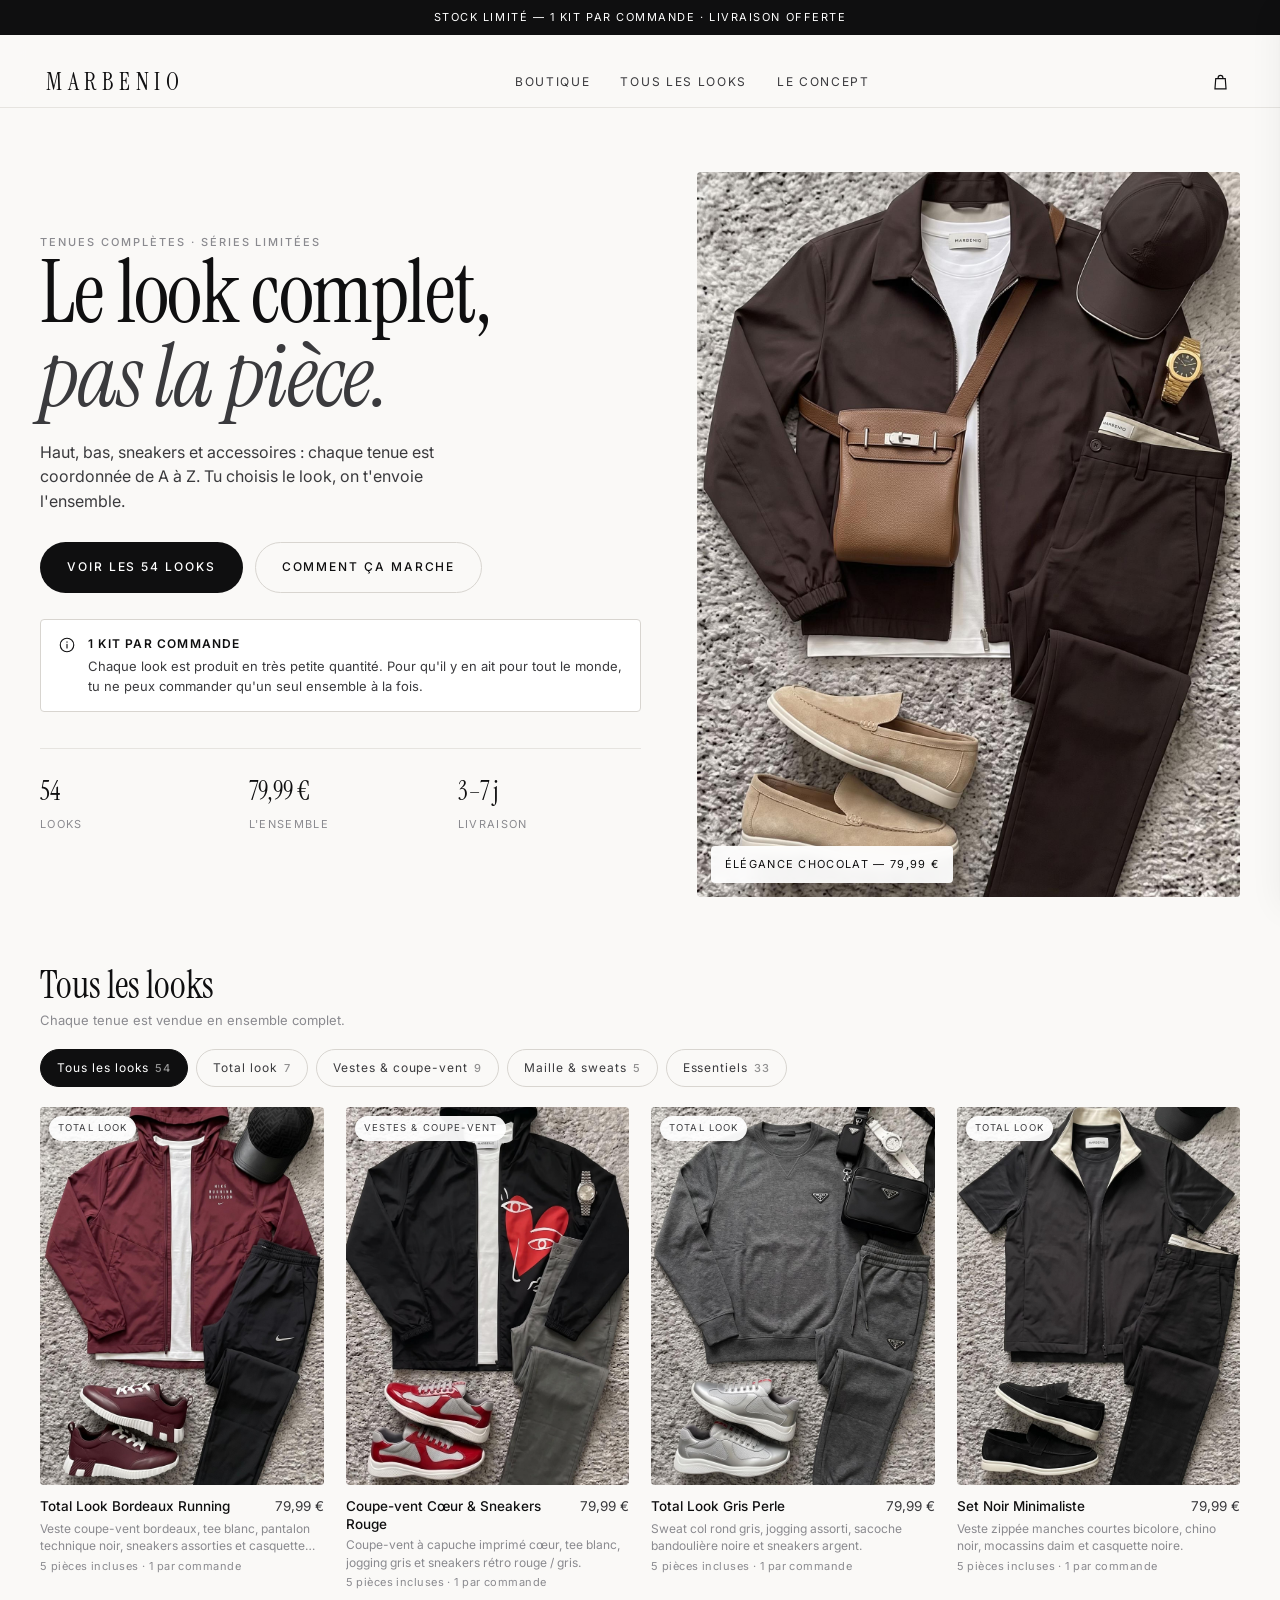
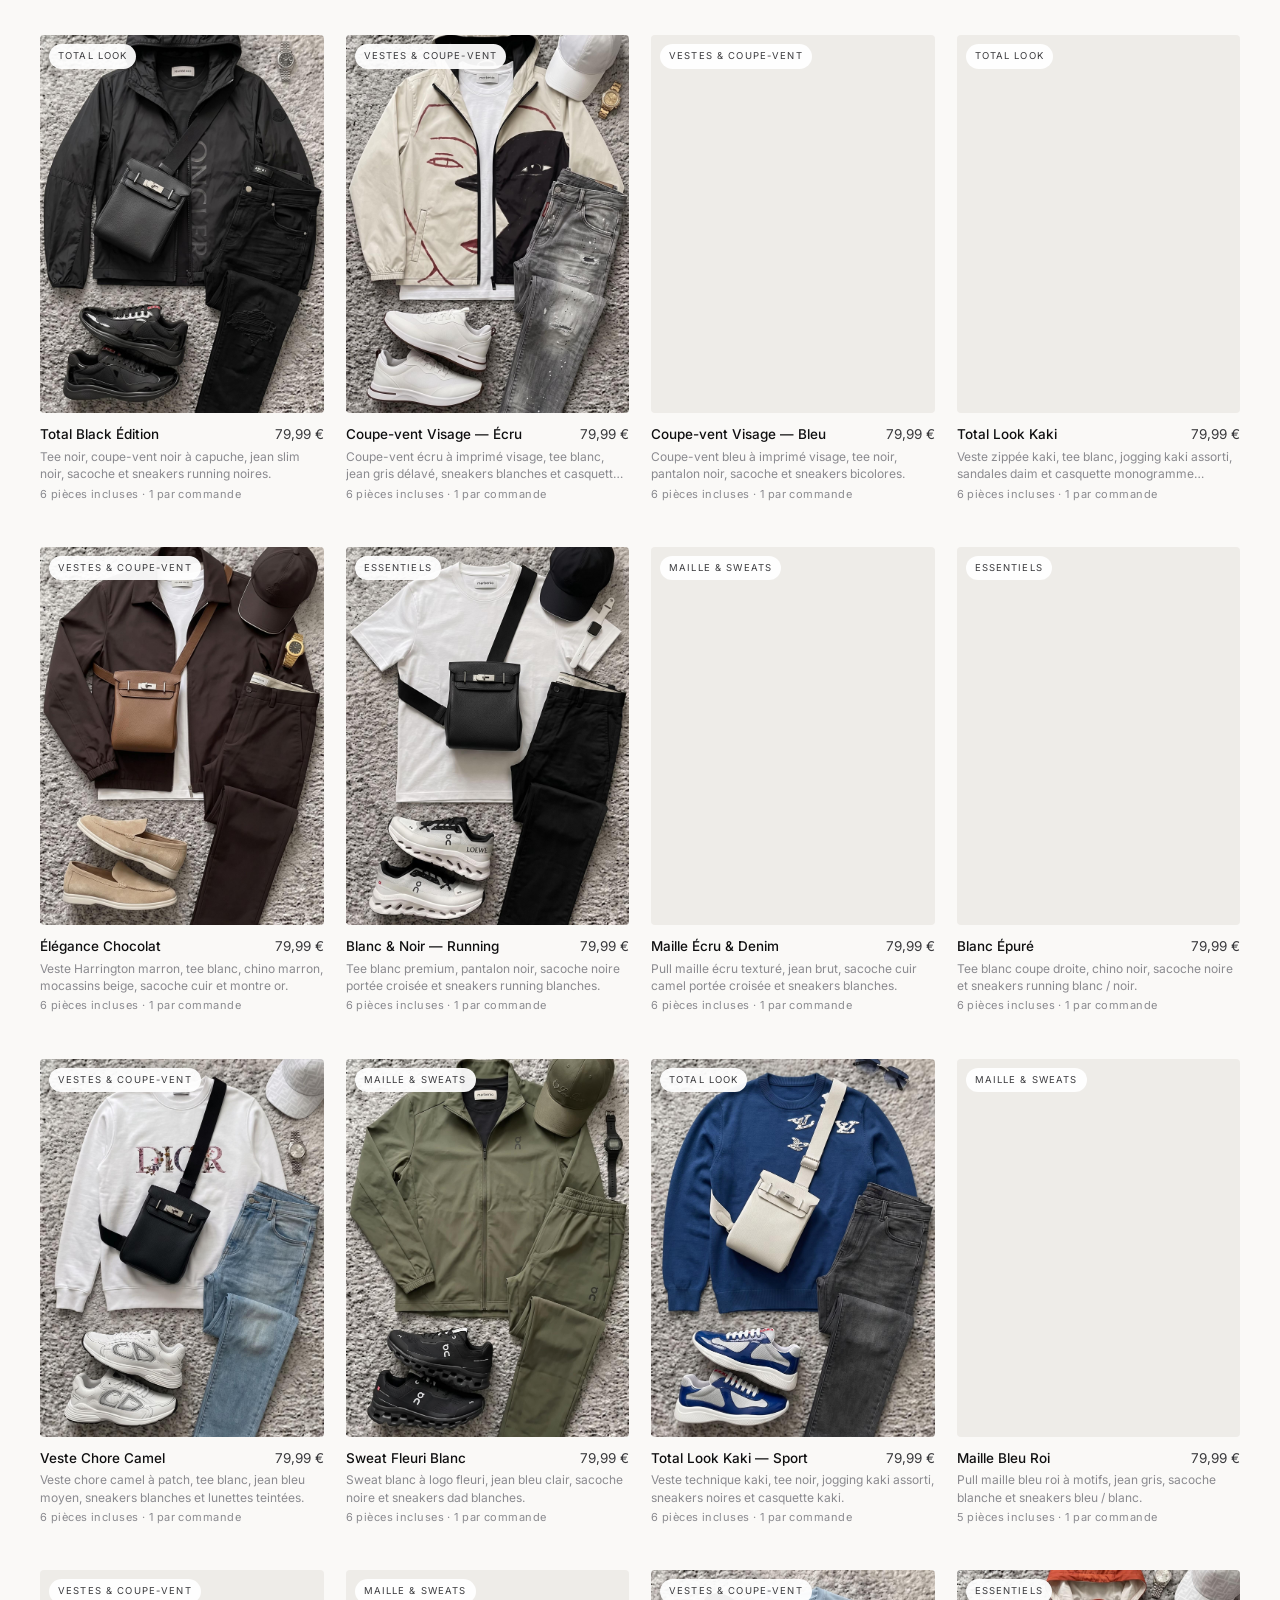
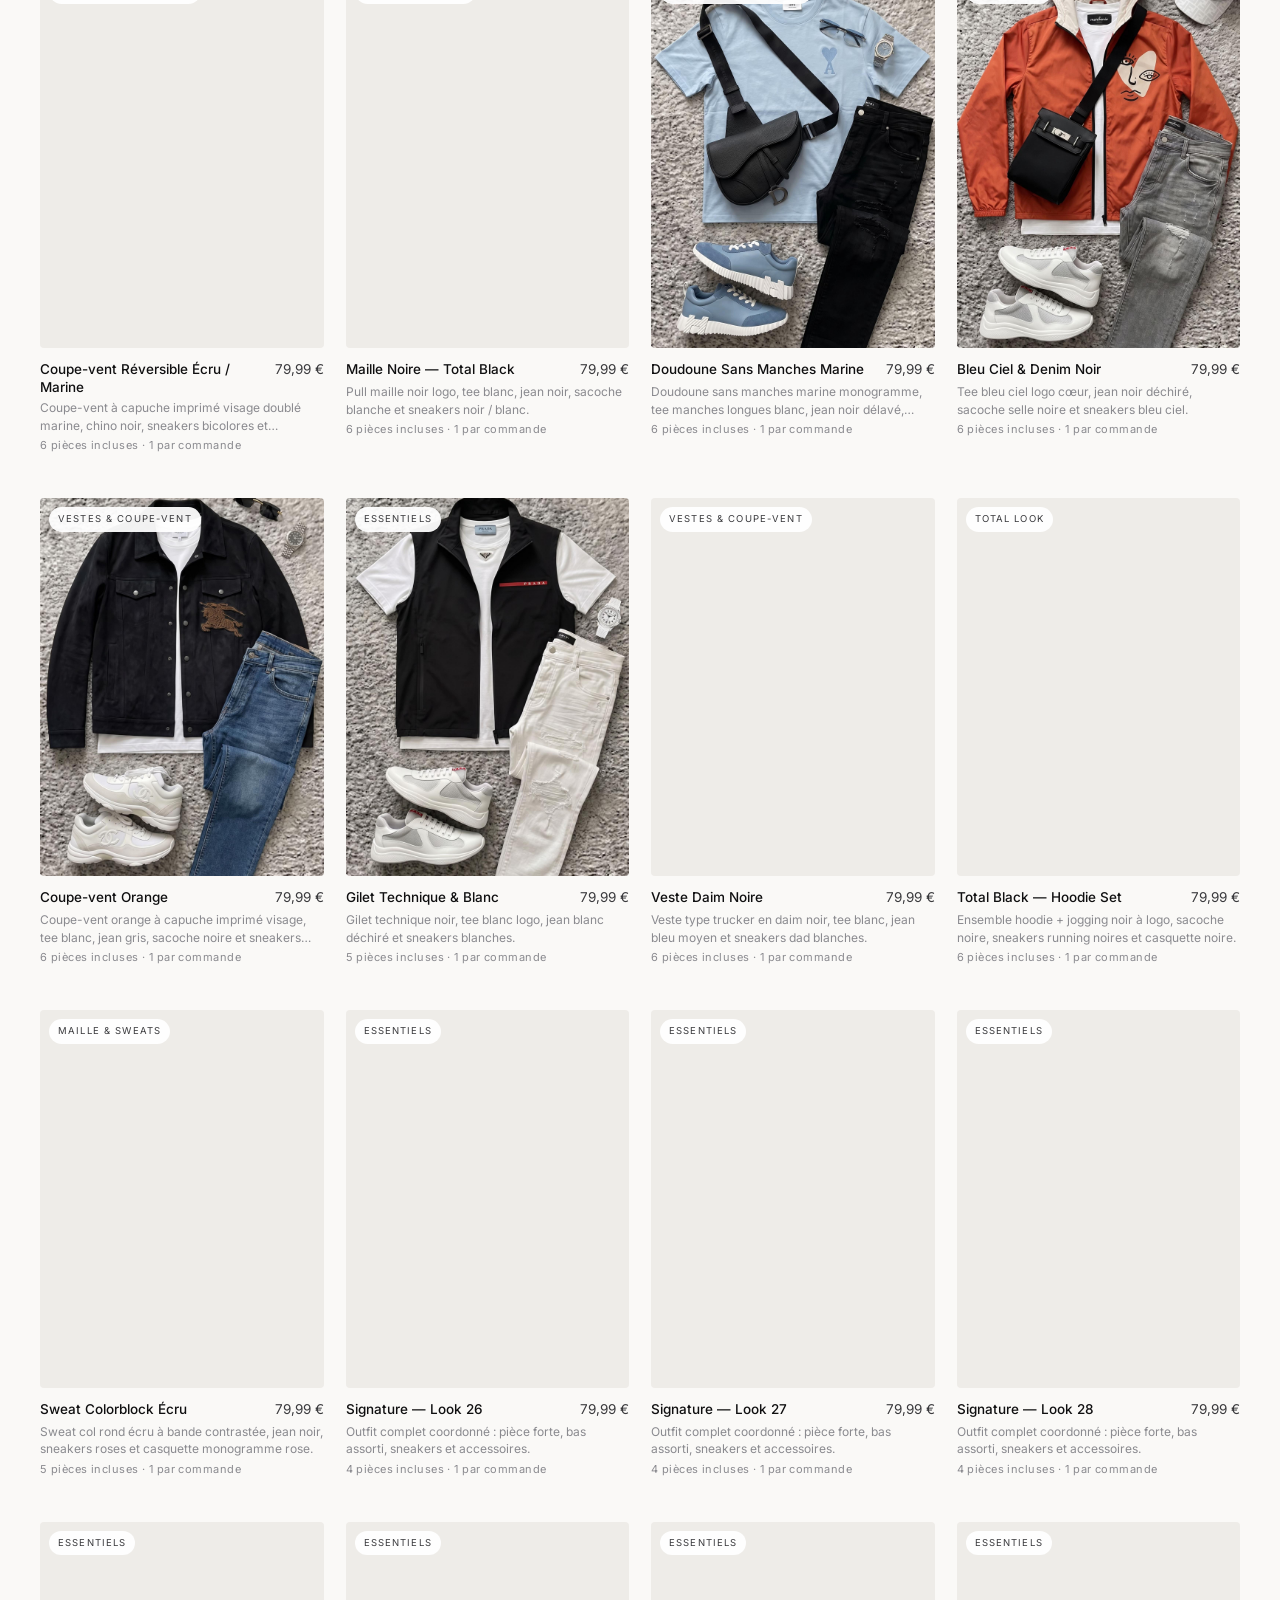
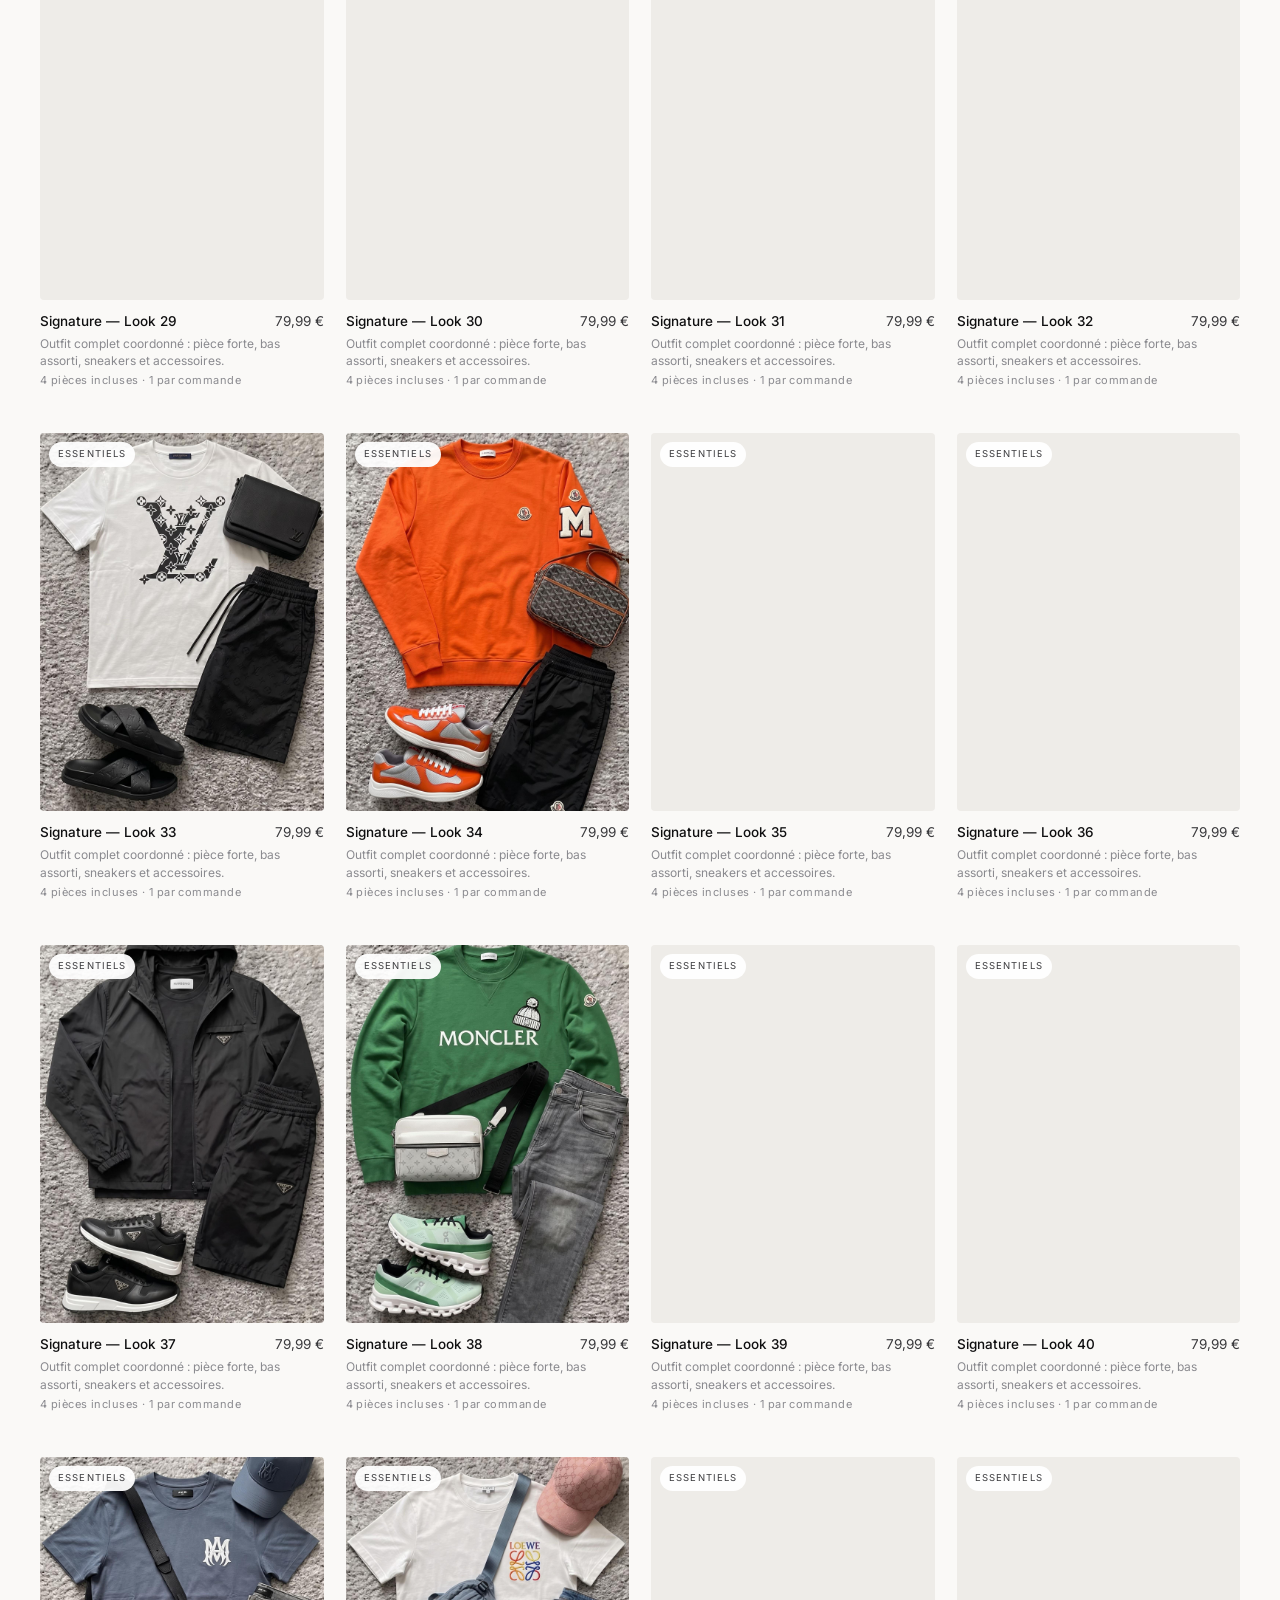
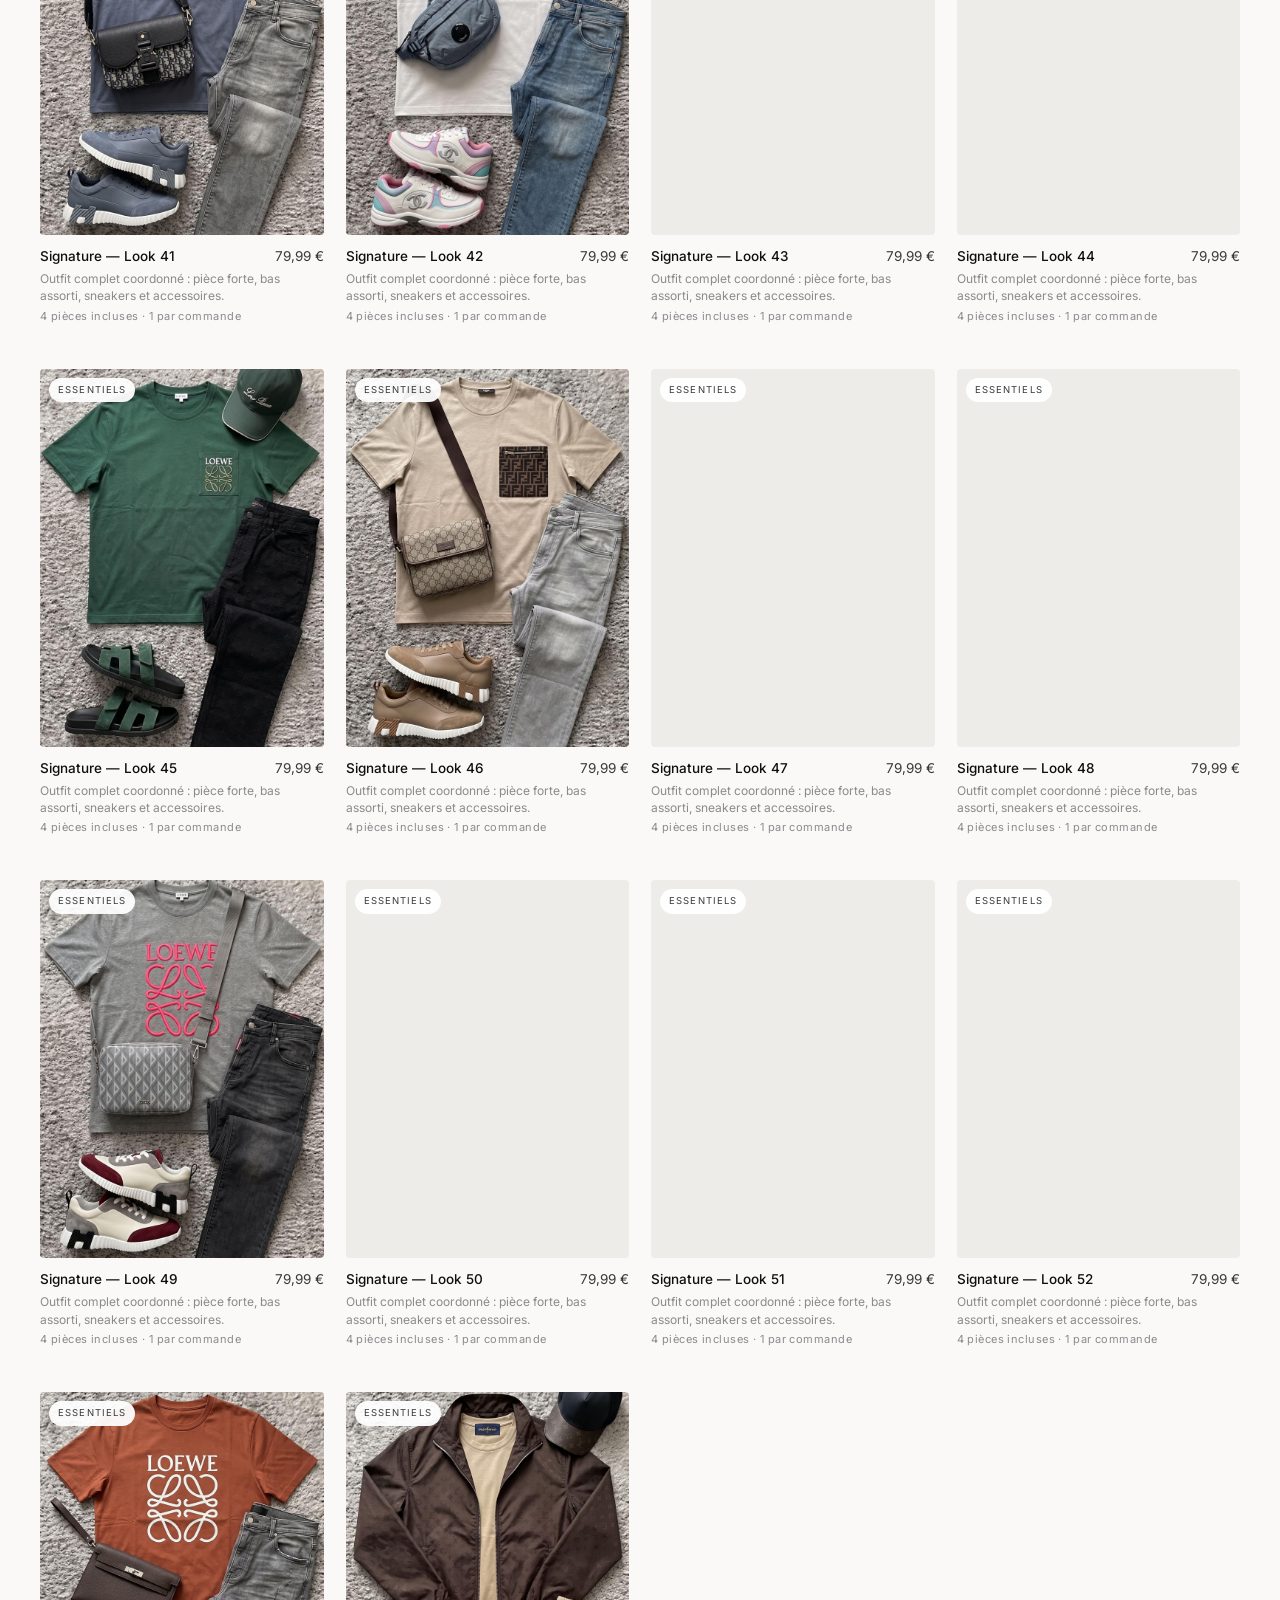
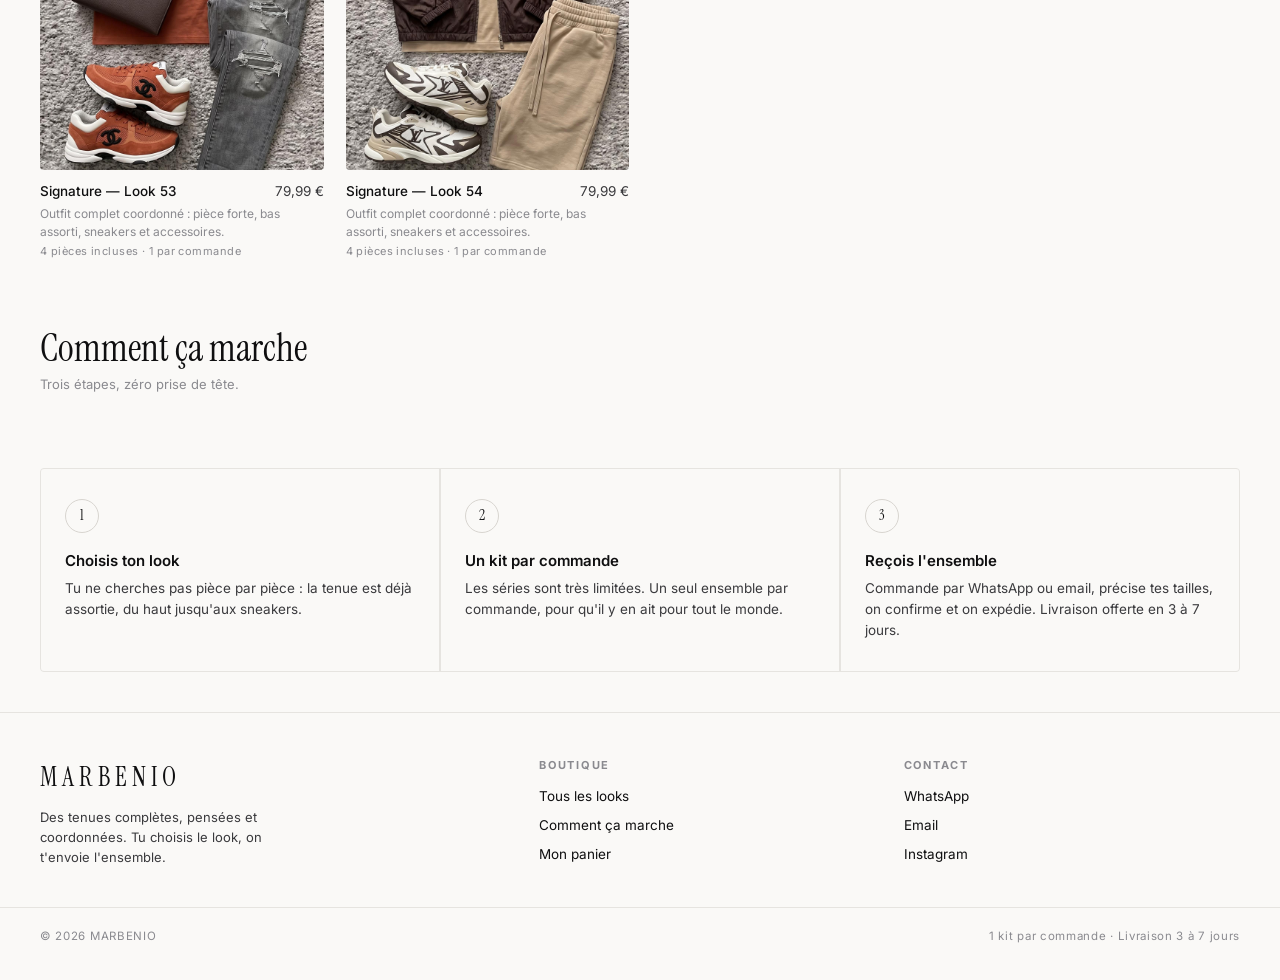
==== index.html @ e97947eb "Deploy site files to root for GitHub Pages" ====
<!doctype html>
<html lang="fr">
<head>
<meta charset="utf-8">
<meta name="viewport" content="width=device-width, initial-scale=1, viewport-fit=cover">
<meta name="theme-color" content="#faf9f7">
<title>MARBENIO — Tenues complètes prêtes à porter</title>
<meta name="description" content="Des looks complets coordonnés de A à Z : haut, bas, sneakers et accessoires. Un prix, un ensemble.">

<link rel="preconnect" href="https://fonts.googleapis.com">
<link rel="preconnect" href="https://fonts.gstatic.com" crossorigin>
<link href="https://fonts.googleapis.com/css2?family=Inter:wght@400;500;600&family=Instrument+Serif:ital@0;1&display=swap" rel="stylesheet">
<link rel="stylesheet" href="styles.css">
</head>
<body>

<section class="hero" data-hero></section>

<main class="shell" id="looks">
  <div class="section-head reveal">
    <div>
      <h2>Tous les looks</h2>
      <p>Chaque tenue est vendue en ensemble complet.</p>
    </div>
  </div>

  <div class="filters" data-filters></div>
  <div class="grid" data-grid></div>

  <section id="concept">
    <div class="section-head reveal">
      <div>
        <h2>Comment ça marche</h2>
        <p>Trois étapes, zéro prise de tête.</p>
      </div>
    </div>
    <div class="steps reveal">
      <div class="step">
        <b>1</b>
        <h3>Choisis ton look</h3>
        <p>Tu ne cherches pas pièce par pièce : la tenue est déjà assortie, du haut jusqu'aux sneakers.</p>
      </div>
      <div class="step">
        <b>2</b>
        <h3>Un kit par commande</h3>
        <p>Les séries sont très limitées. Un seul ensemble par commande, pour qu'il y en ait pour tout le monde.</p>
      </div>
      <div class="step">
        <b>3</b>
        <h3>Reçois l'ensemble</h3>
        <p>Commande par WhatsApp ou email, précise tes tailles, on confirme et on expédie. Livraison offerte en 3 à 7 jours.</p>
      </div>
    </div>
  </section>
</main>

<script src="data.js"></script>
<script src="app.js"></script>
</body>
</html>
---- styles.css ----
/* ============================================================
   MARBENIO — feuille de style (mobile-first)
   ============================================================ */

:root{
  --bg:#faf9f7;
  --surface:#ffffff;
  --ink:#0f0f10;
  --ink-2:#3a3a3d;
  --muted:#8a8a8f;
  --line:#e6e4e0;
  --line-2:#d8d5d0;
  --accent:#0f0f10;
  --ok:#1c7a4a;

  --font:"Inter","Helvetica Neue",Helvetica,Arial,"Segoe UI",sans-serif;
  --display:"Instrument Serif","Times New Roman",Georgia,serif;

  --pad:16px;
  --maxw:1360px;
  --header-h:60px;
  --r:4px;
  --shadow:0 1px 2px rgba(15,15,16,.04), 0 8px 32px rgba(15,15,16,.06);
  --ease:cubic-bezier(.22,.61,.36,1);
}

@media (min-width:768px){ :root{ --pad:28px; --header-h:72px; } }
@media (min-width:1200px){ :root{ --pad:40px; } }

*,*::before,*::after{box-sizing:border-box}
html,body,h1,h2,h3,h4,p,ul,ol,li,figure,button{margin:0;padding:0}
ul,ol{list-style:none}
html{-webkit-text-size-adjust:100%;scroll-behavior:smooth}

body{
  font-family:var(--font);
  background:var(--bg);
  color:var(--ink);
  font-size:15px;
  line-height:1.55;
  -webkit-font-smoothing:antialiased;
  text-rendering:optimizeLegibility;
  overflow-x:hidden;
}
body.is-locked{overflow:hidden}

a{color:inherit;text-decoration:none}
img{display:block;width:100%;height:auto}
button{font:inherit;color:inherit;background:none;border:0;cursor:pointer}
:focus-visible{outline:2px solid var(--ink);outline-offset:3px}

.shell{max-width:var(--maxw);margin-inline:auto;padding-inline:var(--pad)}
.eyebrow{
  font-size:11px;letter-spacing:.18em;text-transform:uppercase;
  color:var(--muted);font-weight:500;
}
.sr{position:absolute;width:1px;height:1px;overflow:hidden;clip:rect(0 0 0 0);white-space:nowrap}

/* ---------------- Bandeau annonce ---------------- */
.announce{
  background:var(--ink);color:#fff;
  font-size:11px;letter-spacing:.14em;text-transform:uppercase;
  text-align:center;padding:9px var(--pad);
}

/* ---------------- Header ---------------- */
.header{
  position:sticky;top:0;z-index:60;
  background:rgba(250,249,247,.86);
  background:color-mix(in srgb, var(--bg) 88%, transparent);
  backdrop-filter:saturate(160%) blur(12px);
  -webkit-backdrop-filter:saturate(160%) blur(12px);
  border-bottom:1px solid var(--line);
}
.header__in{
  max-width:var(--maxw);margin-inline:auto;
  height:var(--header-h);padding-inline:var(--pad);
  display:grid;grid-template-columns:1fr auto 1fr;align-items:center;gap:12px;
}
.brand{
  grid-column:2;justify-self:center;
  font-family:var(--display);
  font-size:22px;letter-spacing:.24em;text-transform:uppercase;
  padding-left:.24em; /* compense le letter-spacing */
  white-space:nowrap;
}
@media (min-width:900px){
  .header__in{grid-template-columns:auto 1fr auto}
  .brand{grid-column:1;justify-self:start;font-size:24px}
}
.nav{display:none}
@media (min-width:900px){
  .nav{
    display:flex;gap:30px;justify-self:center;
    font-size:12px;letter-spacing:.14em;text-transform:uppercase;
  }
  .nav a{color:var(--ink-2);position:relative;padding-block:4px;transition:color .2s}
  .nav a::after{
    content:"";position:absolute;left:0;right:0;bottom:0;height:1px;
    background:currentColor;transform:scaleX(0);transform-origin:left;
    transition:transform .3s var(--ease);
  }
  .nav a:hover{color:var(--ink)}
  .nav a:hover::after{transform:scaleX(1)}
}
.header__left{display:flex;align-items:center;gap:6px}
.header__right{display:flex;align-items:center;justify-content:flex-end;gap:4px}

.icon-btn{
  width:40px;height:40px;display:grid;place-items:center;
  border-radius:999px;transition:background .2s;
}
.icon-btn:hover{background:rgba(15,15,16,.06)}
.icon-btn svg{width:19px;height:19px;stroke:currentColor;fill:none;stroke-width:1.5}
@media (min-width:900px){ .burger{display:none} }

.cart-btn{position:relative}
.cart-btn .badge{
  position:absolute;top:4px;right:3px;
  min-width:17px;height:17px;padding:0 4px;
  background:var(--ink);color:#fff;border-radius:999px;
  font-size:10px;font-weight:600;line-height:17px;text-align:center;
  transform:scale(0);transition:transform .25s var(--ease);
}
.cart-btn .badge.on{transform:scale(1)}

/* ---------------- Menu mobile ---------------- */
.mobile-nav{
  position:fixed;inset:0;z-index:80;
  background:var(--bg);
  padding:calc(var(--header-h) + 24px) var(--pad) 40px;
  transform:translateX(-100%);transition:transform .4s var(--ease);
  display:flex;flex-direction:column;gap:4px;
}
.mobile-nav.open{transform:translateX(0)}
.mobile-nav a{
  font-family:var(--display);font-size:34px;line-height:1.35;
  border-bottom:1px solid var(--line);padding-block:14px;
}
.mobile-nav__close{position:absolute;top:12px;right:calc(var(--pad) - 8px)}
.mobile-nav__foot{margin-top:auto;font-size:12px;color:var(--muted);letter-spacing:.08em}

/* ---------------- Hero ---------------- */
.hero{padding-block:36px 8px}
.hero__grid{display:grid;gap:26px}
@media (min-width:900px){
  .hero{padding-block:64px 24px}
  .hero__grid{grid-template-columns:1.05fr .95fr;align-items:center;gap:56px}
}
.hero h1{
  font-family:var(--display);font-weight:400;
  font-size:clamp(42px,11vw,86px);line-height:.98;letter-spacing:-.02em;
}
.hero h1 em{font-style:italic;color:var(--ink-2)}
.hero p{
  margin-top:20px;color:var(--ink-2);font-size:16px;max-width:44ch;
}
.hero__cta{display:flex;flex-wrap:wrap;gap:12px;margin-top:28px}
.hero__stats{
  display:flex;gap:26px;margin-top:36px;padding-top:22px;border-top:1px solid var(--line);
}
.hero__stats div{flex:1}
.hero__stats b{display:block;font-family:var(--display);font-size:26px;font-weight:400}
.hero__stats span{font-size:11px;letter-spacing:.12em;text-transform:uppercase;color:var(--muted)}

.hero__media{
  position:relative;border-radius:var(--r);overflow:hidden;background:#eeece8;
  aspect-ratio:4/5;
}
@media (min-width:900px){ .hero__media{aspect-ratio:3/4} }
.hero__media img{height:100%;object-fit:cover}
.hero__tag{
  position:absolute;left:14px;bottom:14px;
  background:rgba(255,255,255,.94);backdrop-filter:blur(6px);
  padding:10px 14px;border-radius:var(--r);
  font-size:11px;letter-spacing:.12em;text-transform:uppercase;
}

/* ---------------- Boutons ---------------- */
.btn{
  display:inline-flex;align-items:center;justify-content:center;gap:8px;
  padding:15px 26px;border-radius:999px;
  font-size:12px;letter-spacing:.16em;text-transform:uppercase;font-weight:500;
  transition:transform .18s var(--ease), background .2s, color .2s, border-color .2s;
  border:1px solid transparent;white-space:nowrap;
}
.btn:active{transform:scale(.98)}
.btn--solid{background:var(--ink);color:#fff}
.btn--solid:hover{background:#26262a}
.btn--ghost{border-color:var(--line-2);color:var(--ink)}
.btn--ghost:hover{border-color:var(--ink);background:var(--ink);color:#fff}
.btn--block{width:100%}
.btn[disabled]{opacity:.35;pointer-events:none}

/* ---------------- Barre de section ---------------- */
.section-head{
  display:flex;align-items:flex-end;justify-content:space-between;gap:16px;
  padding-top:44px;padding-bottom:18px;
}
.section-head h2{font-family:var(--display);font-weight:400;font-size:clamp(26px,5vw,38px);line-height:1.1}
.section-head p{color:var(--muted);font-size:13px;margin-top:4px}

/* Filtres — scroll horizontal sur mobile */
.filters{
  display:flex;gap:8px;overflow-x:auto;
  padding-bottom:20px;margin-inline:calc(var(--pad) * -1);
  padding-inline:var(--pad);
  scrollbar-width:none;-ms-overflow-style:none;
  scroll-snap-type:x proximity;
}
.filters::-webkit-scrollbar{display:none}
.chip{
  flex:0 0 auto;scroll-snap-align:start;
  padding:9px 16px;border:1px solid var(--line-2);border-radius:999px;
  font-size:12px;letter-spacing:.08em;color:var(--ink-2);
  transition:background .2s,color .2s,border-color .2s;
}
.chip:hover{border-color:var(--ink)}
.chip[aria-pressed="true"]{background:var(--ink);border-color:var(--ink);color:#fff}
.chip b{font-weight:500;opacity:.55;margin-left:6px;font-size:11px}

/* ---------------- Grille produits ---------------- */
.grid{
  display:grid;gap:26px 12px;
  grid-template-columns:repeat(2,1fr);
  padding-bottom:24px;
}
@media (min-width:640px){ .grid{grid-template-columns:repeat(3,1fr);gap:34px 18px} }
@media (min-width:1000px){ .grid{grid-template-columns:repeat(4,1fr);gap:44px 22px} }
@media (min-width:1400px){ .grid{grid-template-columns:repeat(5,1fr)} }

.card{display:flex;flex-direction:column;position:relative}
.card__figure{position:relative}
.card__media{
  position:relative;display:block;overflow:hidden;
  background:#eeece8;border-radius:var(--r);aspect-ratio:3/4;
}
.card__media img{
  height:100%;object-fit:cover;
  transition:transform .7s var(--ease), opacity .4s;
}
.card:hover .card__media img{transform:scale(1.05)}
.card__badge{
  position:absolute;top:9px;left:9px;
  background:rgba(255,255,255,.94);
  padding:5px 9px;border-radius:999px;
  font-size:9.5px;letter-spacing:.12em;text-transform:uppercase;color:var(--ink-2);
}
.card__out{
  position:absolute;inset:0;display:grid;place-items:center;
  background:rgba(250,249,247,.72);
  font-size:11px;letter-spacing:.2em;text-transform:uppercase;
}
.card__quick{
  position:absolute;left:9px;right:9px;bottom:9px;
  opacity:0;transform:translateY(8px);
  transition:opacity .28s var(--ease), transform .28s var(--ease);
}
@media (hover:hover) and (min-width:900px){
  .card:hover .card__quick{opacity:1;transform:translateY(0)}
}
@media (hover:none), (max-width:899px){
  .card__quick{position:static;opacity:1;transform:none;margin-top:10px}
}
.card__quick .btn{
  width:100%;padding:12px 14px;font-size:11px;
  background:rgba(255,255,255,.96);color:var(--ink);
  border:1px solid transparent;backdrop-filter:blur(6px);
}
.card__quick .btn:hover{background:var(--ink);color:#fff}
@media (hover:none), (max-width:899px){
  .card__quick .btn{background:transparent;border-color:var(--line-2)}
}
.card__body{padding-top:11px;display:flex;flex-direction:column;gap:3px}
.card__top{display:flex;justify-content:space-between;align-items:baseline;gap:10px}
.card__name{
  font-size:13.5px;font-weight:500;line-height:1.3;
  display:-webkit-box;-webkit-line-clamp:2;-webkit-box-orient:vertical;overflow:hidden;
}
.card__price{font-size:13.5px;white-space:nowrap;color:var(--ink-2)}
.card__desc{
  font-size:12px;color:var(--muted);line-height:1.45;
  display:-webkit-box;-webkit-line-clamp:2;-webkit-box-orient:vertical;overflow:hidden;
}
.card__count{font-size:11px;color:var(--muted);letter-spacing:.04em}

.empty{padding:60px 0;text-align:center;color:var(--muted)}

/* ---------------- Section "Comment ça marche" ---------------- */
.steps{
  display:grid;gap:2px;background:var(--line);
  border:1px solid var(--line);border-radius:var(--r);overflow:hidden;
  margin-block:56px 20px;
}
@media (min-width:768px){ .steps{grid-template-columns:repeat(3,1fr)} }
.step{background:var(--bg);padding:30px 24px}
.step b{
  display:block;font-family:var(--display);font-size:15px;
  width:34px;height:34px;border:1px solid var(--line-2);border-radius:999px;
  display:grid;place-items:center;margin-bottom:16px;font-weight:400;
}
.step h3{font-size:15px;font-weight:600;margin-bottom:6px}
.step p{font-size:13.5px;color:var(--ink-2);line-height:1.55}

/* ---------------- Page produit ---------------- */
.crumb{
  padding-top:18px;font-size:11px;letter-spacing:.12em;text-transform:uppercase;color:var(--muted);
}
.crumb a:hover{color:var(--ink)}
.product{display:grid;gap:24px;padding-block:18px 40px}
@media (min-width:900px){
  .product{grid-template-columns:1fr 1fr;gap:56px;padding-block:24px 90px;align-items:start}
}
@media (min-width:1200px){ .product{grid-template-columns:1.1fr .9fr;gap:72px} }

.product__media{
  border-radius:var(--r);overflow:hidden;background:#eeece8;aspect-ratio:3/4;
  margin-inline:calc(var(--pad) * -1);border-radius:0;
}
@media (min-width:640px){ .product__media{margin-inline:0;border-radius:var(--r)} }
.product__media img{height:100%;object-fit:cover}
@media (min-width:900px){ .product__info{position:sticky;top:calc(var(--header-h) + 28px)} }

.product__tag{margin-bottom:12px}
.product__info h1{
  font-family:var(--display);font-weight:400;
  font-size:clamp(30px,7vw,48px);line-height:1.05;letter-spacing:-.01em;
}
.product__price{
  display:flex;align-items:baseline;gap:10px;flex-wrap:wrap;
  margin-top:14px;font-size:22px;
}
.product__price span{font-size:12.5px;color:var(--muted);letter-spacing:.04em}
.product__desc{margin-top:16px;color:var(--ink-2);font-size:15px;max-width:52ch}

.pieces{margin-top:26px;border-top:1px solid var(--line)}
.pieces li{
  display:flex;align-items:center;gap:12px;
  padding:13px 2px;border-bottom:1px solid var(--line);font-size:14px;
}
.pieces li::before{
  content:"";width:5px;height:5px;border-radius:999px;background:var(--ink);flex:0 0 auto;
}
.pieces__title{
  display:flex;justify-content:space-between;align-items:baseline;
  padding:14px 2px 10px;font-size:11px;letter-spacing:.16em;text-transform:uppercase;color:var(--muted);
}

.product__actions{margin-top:26px;display:flex;flex-direction:column;gap:10px}
.product__note{
  margin-top:16px;font-size:12.5px;color:var(--muted);
  display:flex;flex-direction:column;gap:7px;
}
.product__note div{display:flex;gap:9px;align-items:flex-start}
.product__note svg{width:15px;height:15px;flex:0 0 auto;margin-top:2px;stroke:currentColor;fill:none;stroke-width:1.5}

/* Barre d'achat collée en bas sur mobile */
.buybar{
  position:fixed;left:0;right:0;bottom:0;z-index:55;
  display:flex;align-items:center;gap:12px;
  padding:10px var(--pad) calc(10px + env(safe-area-inset-bottom));
  background:rgba(250,249,247,.92);
  background:color-mix(in srgb, var(--bg) 92%, transparent);
  backdrop-filter:blur(12px);border-top:1px solid var(--line);
  transform:translateY(110%);transition:transform .35s var(--ease);
}
.buybar.on{transform:translateY(0)}
.buybar__price{font-size:15px;font-weight:600;white-space:nowrap}
.buybar .btn{flex:1;padding-block:14px}
@media (min-width:900px){ .buybar{display:none} }

/* ---------------- Panier (tiroir) ---------------- */
.overlay{
  position:fixed;inset:0;z-index:90;background:rgba(15,15,16,.34);
  opacity:0;pointer-events:none;transition:opacity .35s var(--ease);
}
.overlay.on{opacity:1;pointer-events:auto}

.drawer{
  position:fixed;top:0;right:0;bottom:0;z-index:95;
  width:min(440px,100%);
  background:var(--bg);border-left:1px solid var(--line);
  display:flex;flex-direction:column;
  transform:translateX(100%);transition:transform .4s var(--ease);
  box-shadow:var(--shadow);
}
.drawer.on{transform:translateX(0)}
.drawer__head{
  display:flex;align-items:center;justify-content:space-between;
  padding:18px var(--pad);border-bottom:1px solid var(--line);flex:0 0 auto;
}
.drawer__head h2{font-family:var(--display);font-weight:400;font-size:24px}
.drawer__body{flex:1;overflow-y:auto;padding-inline:var(--pad);-webkit-overflow-scrolling:touch}
.drawer__foot{
  flex:0 0 auto;border-top:1px solid var(--line);
  padding:18px var(--pad) calc(18px + env(safe-area-inset-bottom));
  display:flex;flex-direction:column;gap:12px;
}

.line{display:grid;grid-template-columns:74px 1fr;gap:14px;padding:18px 0;border-bottom:1px solid var(--line)}
.line img{width:74px;aspect-ratio:3/4;object-fit:cover;border-radius:var(--r);background:#eeece8}
.line__main{display:flex;flex-direction:column;gap:6px;min-width:0}
.line__name{font-size:13.5px;font-weight:500;line-height:1.35}
.line__price{font-size:12.5px;color:var(--muted)}
.line__row{display:flex;align-items:center;justify-content:space-between;gap:10px;margin-top:auto}
.qty{display:inline-flex;align-items:center;border:1px solid var(--line-2);border-radius:999px}
.qty button{width:30px;height:30px;display:grid;place-items:center;font-size:15px;color:var(--ink-2)}
.qty button:hover{color:var(--ink)}
.qty span{min-width:22px;text-align:center;font-size:13px}
.line__rm{font-size:11.5px;color:var(--muted);text-decoration:underline;text-underline-offset:3px}
.line__rm:hover{color:var(--ink)}

.totals{display:flex;flex-direction:column;gap:7px;font-size:13.5px}
.totals__row{display:flex;justify-content:space-between;color:var(--ink-2)}
.totals__row--big{
  font-size:17px;font-weight:600;color:var(--ink);
  padding-top:10px;border-top:1px solid var(--line);
}
.free-ship{font-size:12px;color:var(--ok)}

/* ---------------- Page panier ---------------- */
.cartpage{padding-block:26px 80px;max-width:960px;margin-inline:auto}
.cartpage h1{font-family:var(--display);font-weight:400;font-size:clamp(30px,7vw,46px);margin-bottom:8px}
.cartpage__sub{color:var(--muted);font-size:13.5px;margin-bottom:26px}
.cartpage .line{grid-template-columns:96px 1fr}
.cartpage .line img{width:96px}
.cartpage__foot{margin-top:26px;display:grid;gap:20px}
.cartpage__sep{text-align:center;font-size:12px;color:var(--muted);position:relative;margin-block:2px}
.cartpage__sep::before,.cartpage__sep::after{content:"";position:absolute;top:50%;width:38%;height:1px;background:var(--line)}
.cartpage__sep::before{left:0}.cartpage__sep::after{right:0}
@media (min-width:768px){ .cartpage__foot{grid-template-columns:1fr 340px;align-items:start} }
.summary{
  border:1px solid var(--line);border-radius:var(--r);padding:22px;background:var(--surface);
  display:flex;flex-direction:column;gap:14px;
}
.summary h3{font-size:12px;letter-spacing:.16em;text-transform:uppercase;color:var(--muted)}
.howto{font-size:13px;color:var(--ink-2);line-height:1.6}
.howto b{font-weight:600;color:var(--ink)}

/* ---------------- Encadré « 1 kit par commande » ---------------- */
.limite{
  display:flex;gap:12px;align-items:flex-start;
  margin-top:26px;padding:15px 17px;
  border:1px solid var(--line-2);border-radius:var(--r);
  background:var(--surface);
}
.limite svg{
  width:18px;height:18px;flex:0 0 auto;margin-top:1px;
  stroke:var(--ink);fill:none;stroke-width:1.5;stroke-linecap:round;
}
.limite b{
  display:block;font-size:12px;font-weight:600;
  letter-spacing:.1em;text-transform:uppercase;margin-bottom:4px;
}
.limite span{display:block;font-size:13px;color:var(--ink-2);line-height:1.5}
.limite--sm{margin-top:18px;padding:13px 14px;background:transparent}
.limite--sm span{font-size:12.5px}

.tagline{
  font-size:11px;letter-spacing:.12em;text-transform:uppercase;color:var(--muted);
  border:1px solid var(--line-2);border-radius:999px;padding:5px 11px;
}

/* ---------------- Toast ---------------- */
.toast{
  position:fixed;left:50%;bottom:22px;z-index:120;
  transform:translate(-50%,24px);
  background:var(--ink);color:#fff;
  padding:13px 20px;border-radius:999px;
  font-size:12.5px;letter-spacing:.03em;
  display:flex;align-items:center;gap:9px;
  opacity:0;pointer-events:none;transition:.3s var(--ease);
  max-width:calc(100vw - 32px);
  box-shadow:var(--shadow);
}
.toast.on{opacity:1;transform:translate(-50%,0)}
.toast svg{width:15px;height:15px;stroke:currentColor;fill:none;stroke-width:2}

/* ---------------- Footer ---------------- */
.footer{border-top:1px solid var(--line);margin-top:40px;padding-block:44px 34px}
.footer__grid{display:grid;gap:28px}
@media (min-width:768px){ .footer__grid{grid-template-columns:1.4fr 1fr 1fr} }
.footer__brand{font-family:var(--display);font-size:26px;letter-spacing:.2em;text-transform:uppercase}
.footer p{font-size:13px;color:var(--ink-2);margin-top:10px;max-width:34ch}
.footer h4{font-size:11px;letter-spacing:.16em;text-transform:uppercase;color:var(--muted);margin-bottom:12px}
.footer li{margin-bottom:8px;font-size:13.5px}
.footer li a:hover{text-decoration:underline;text-underline-offset:3px}
.footer__bar{
  margin-top:34px;padding-top:20px;border-top:1px solid var(--line);
  display:flex;flex-wrap:wrap;gap:8px;justify-content:space-between;
  font-size:11.5px;color:var(--muted);letter-spacing:.06em;
}

/* ---------------- Apparition au scroll ---------------- */
.reveal{opacity:0;transform:translateY(14px)}
.reveal.in{opacity:1;transform:none;transition:opacity .6s var(--ease), transform .6s var(--ease)}

@media (prefers-reduced-motion:reduce){
  *{animation:none !important;transition-duration:.01ms !important}
  .reveal{opacity:1;transform:none}
}
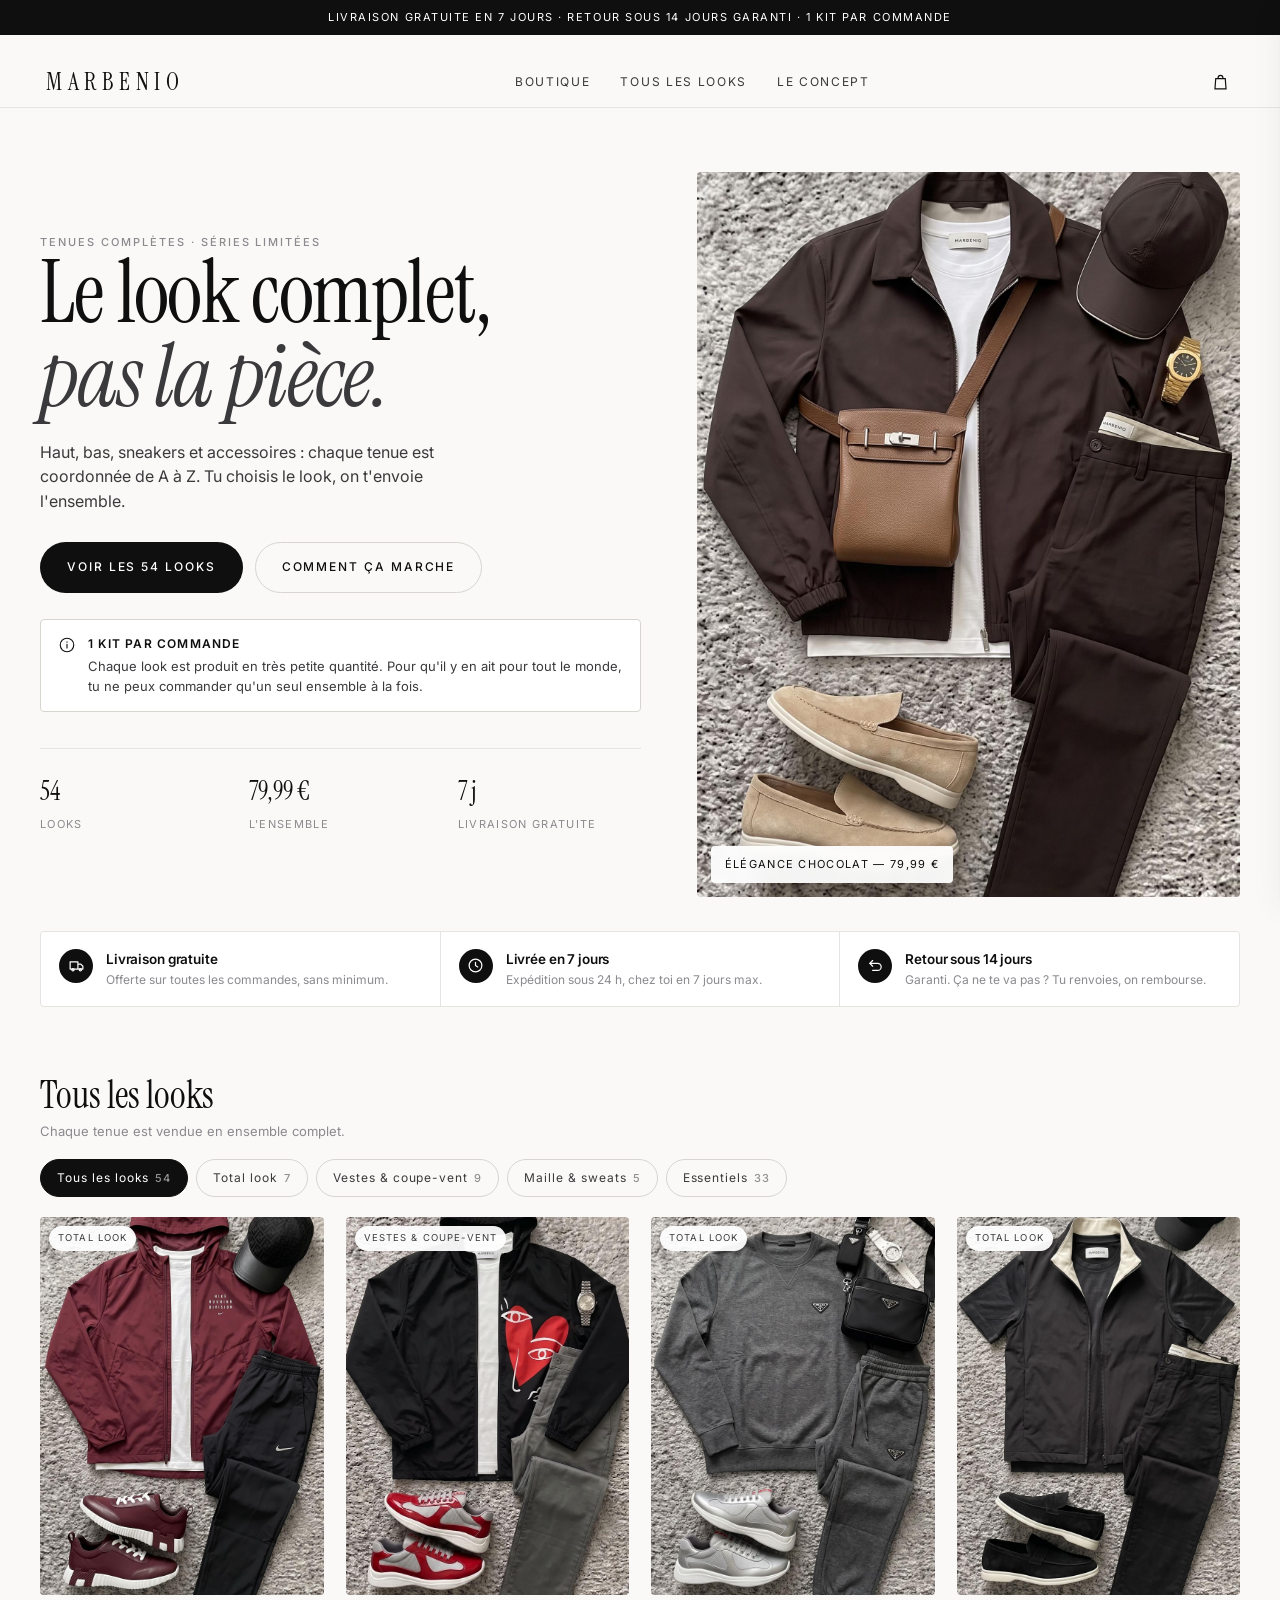
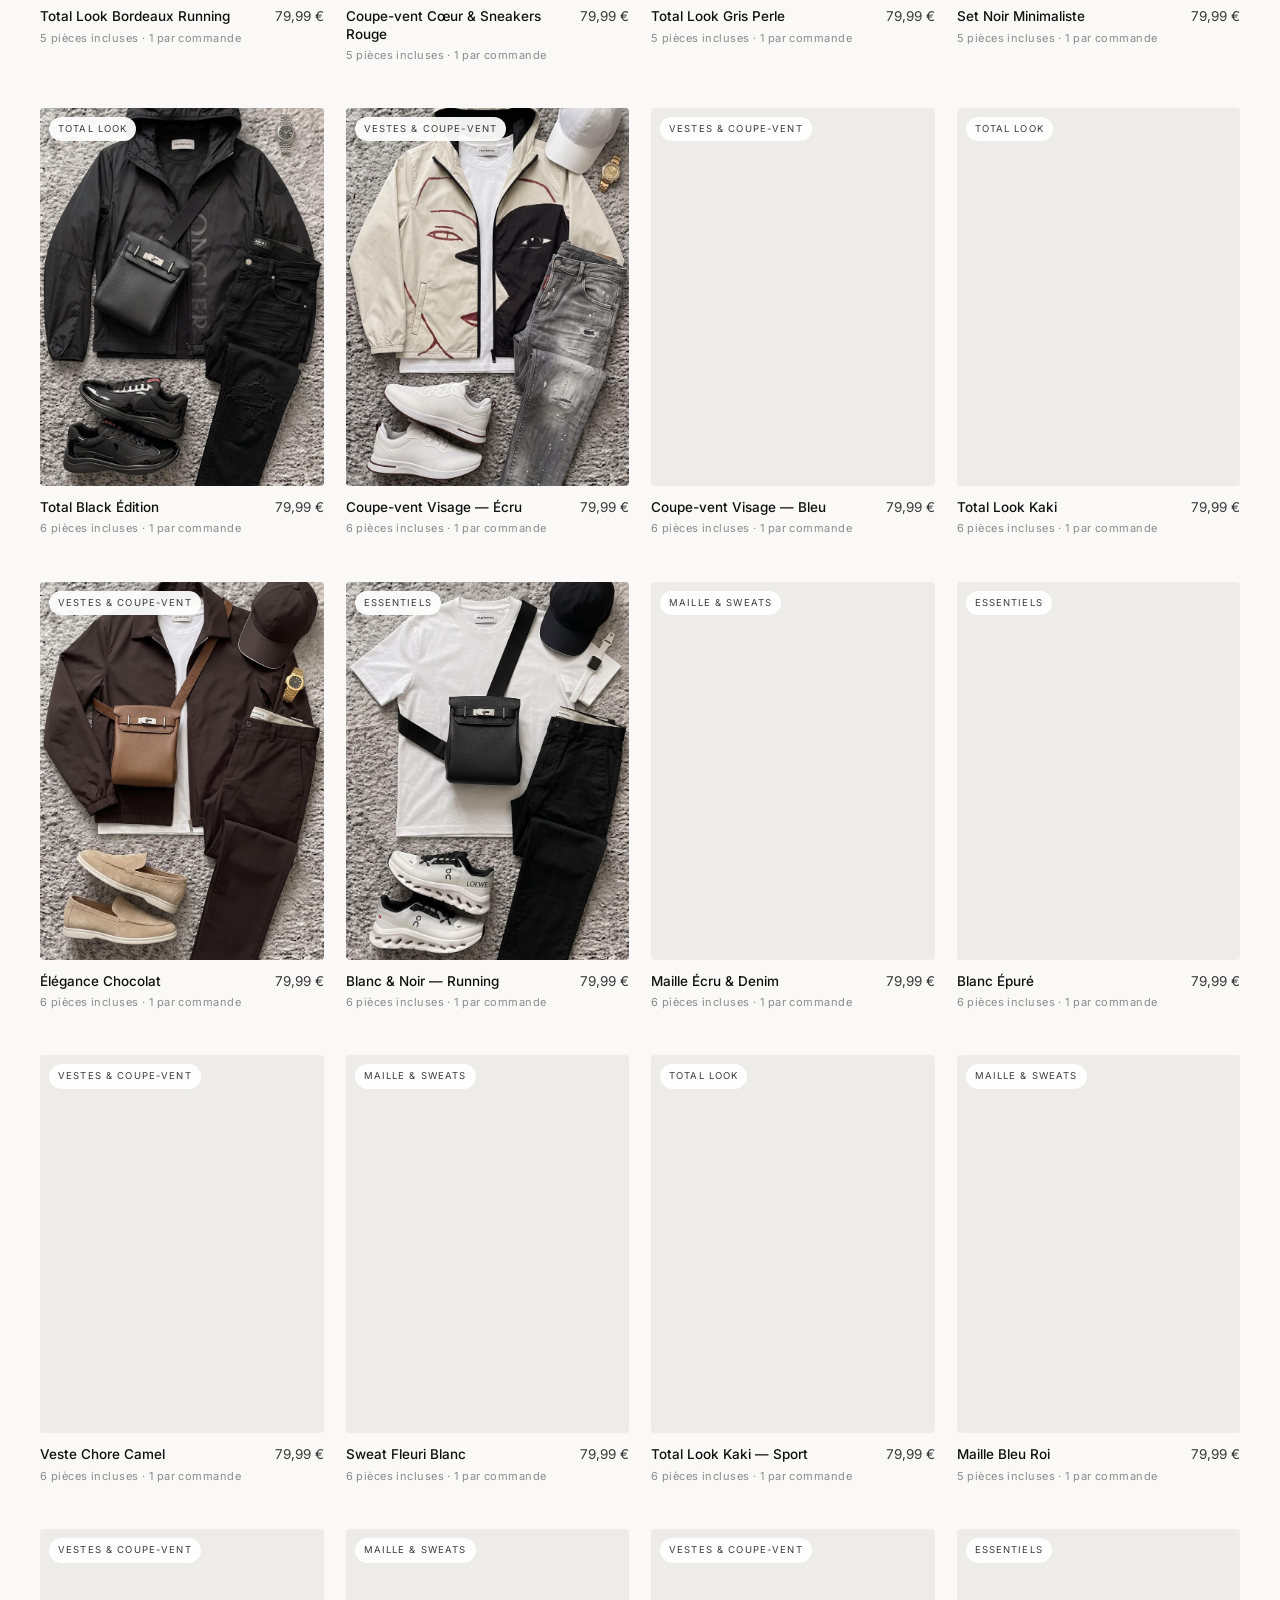
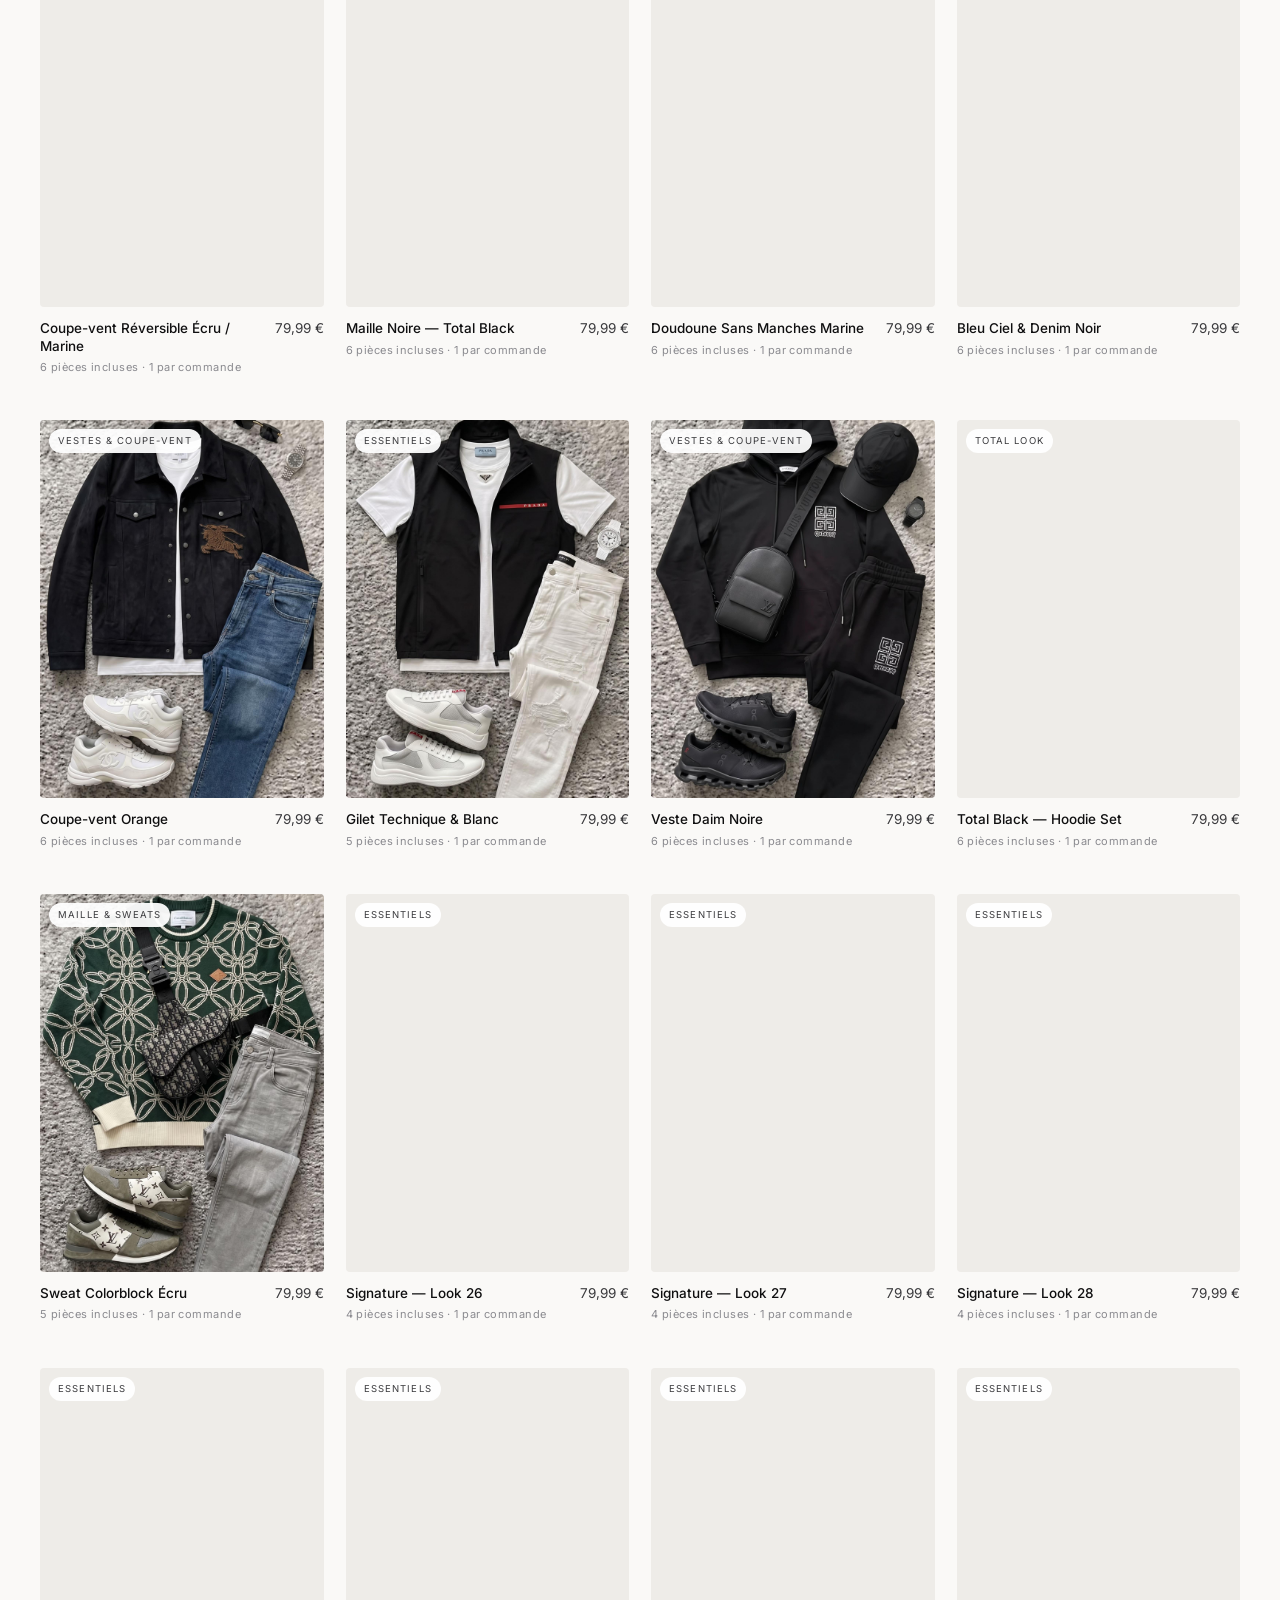
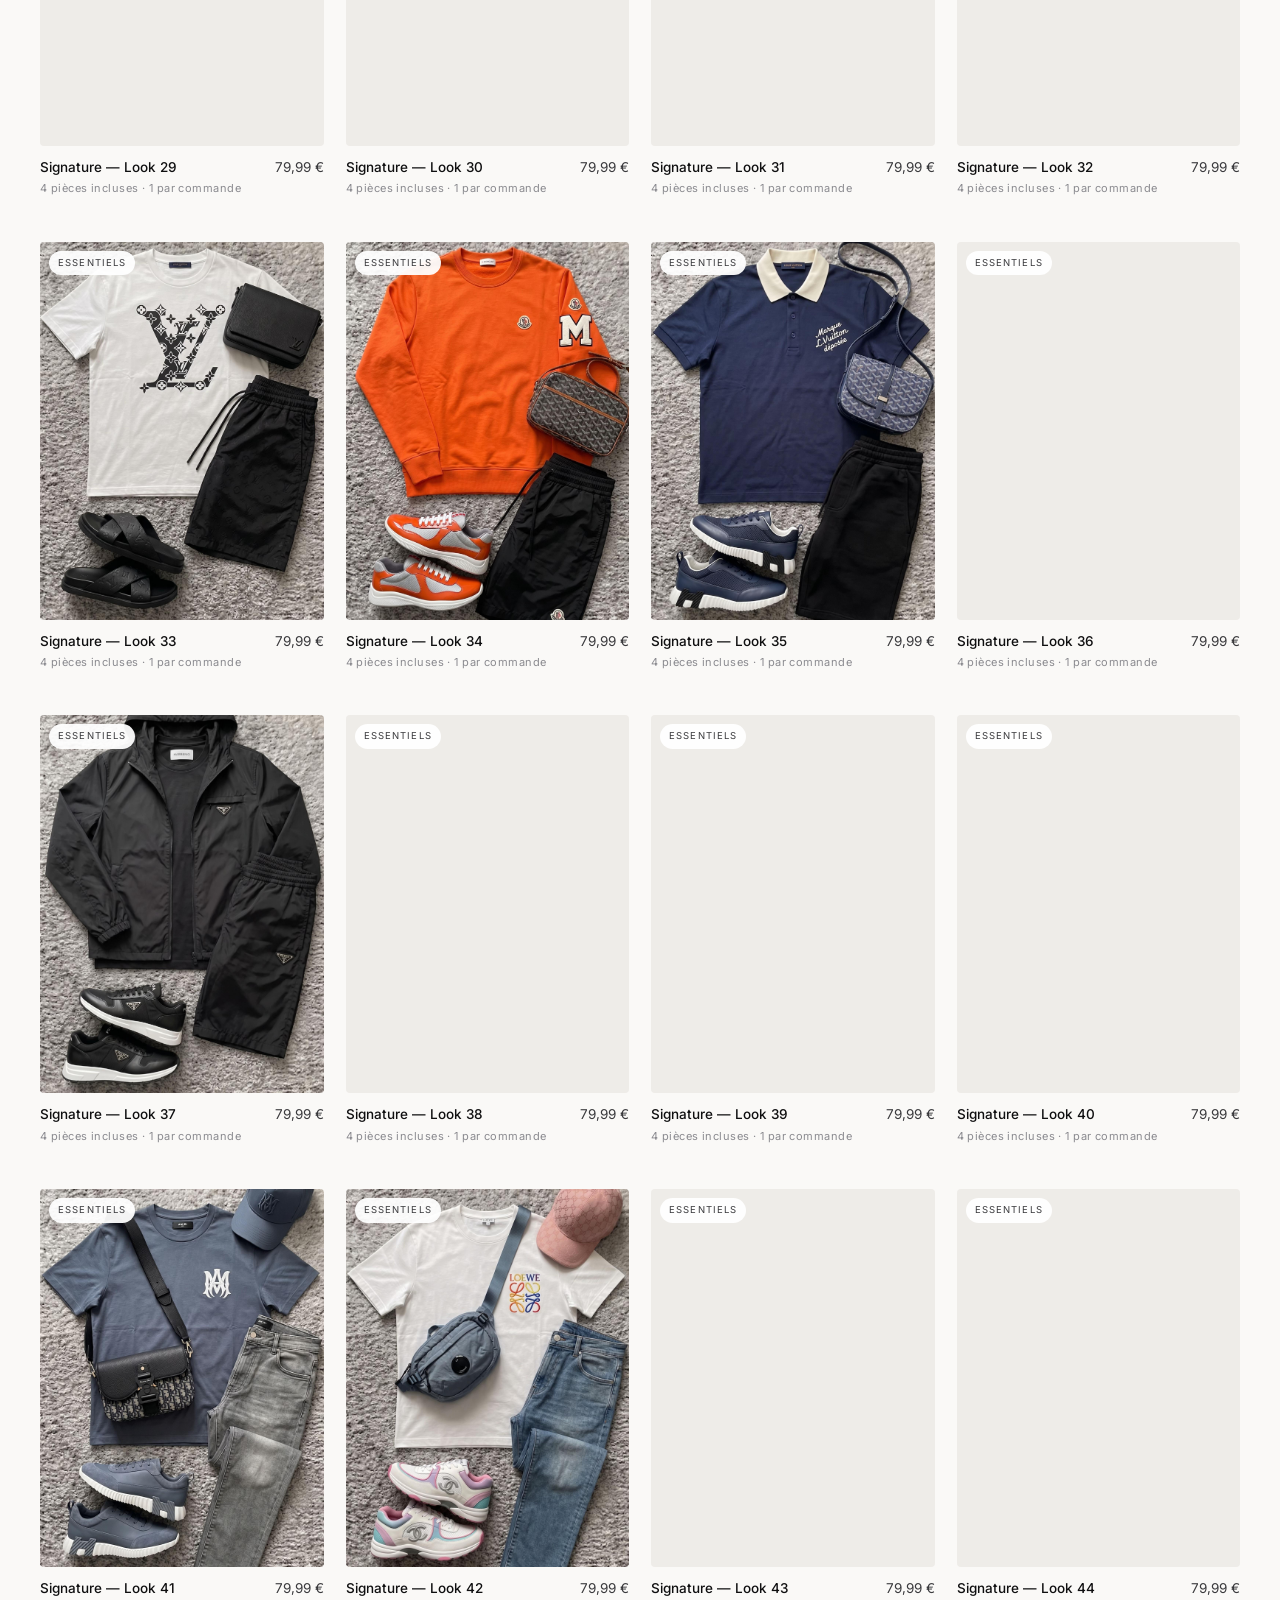
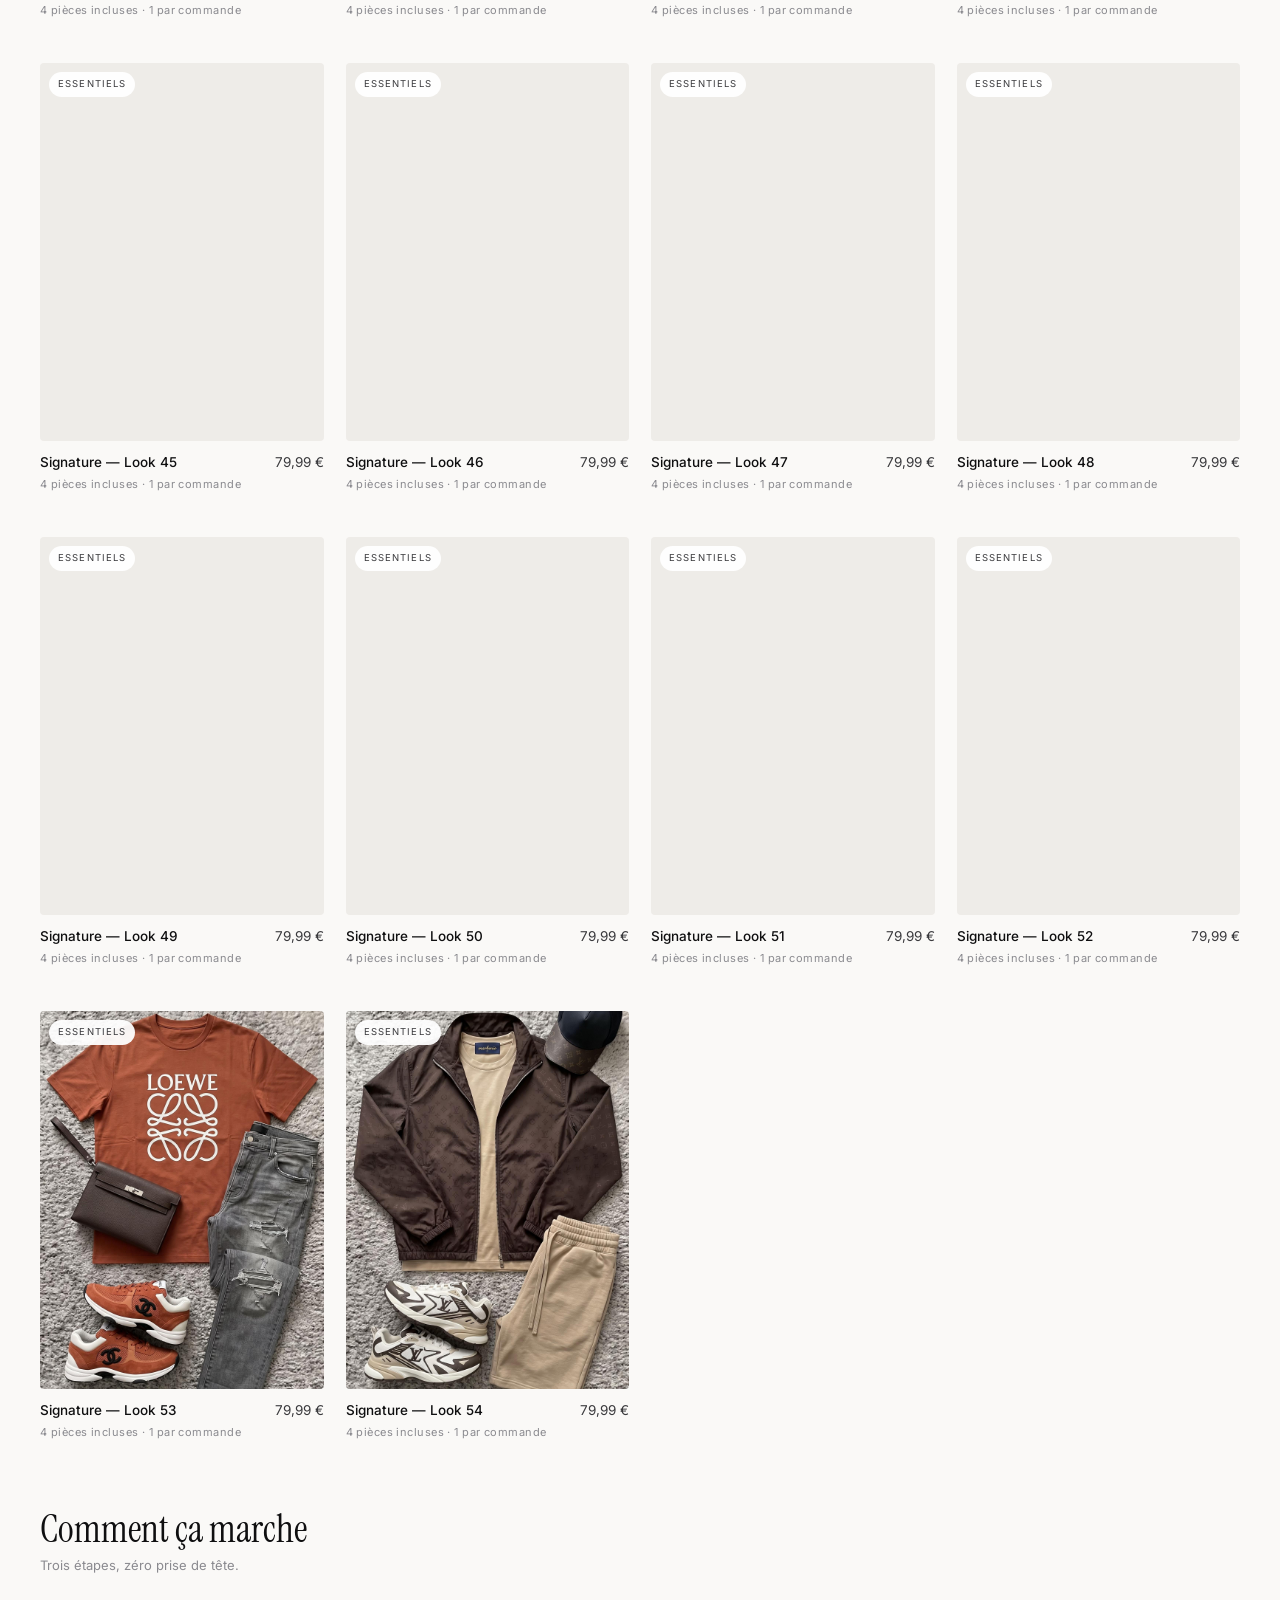
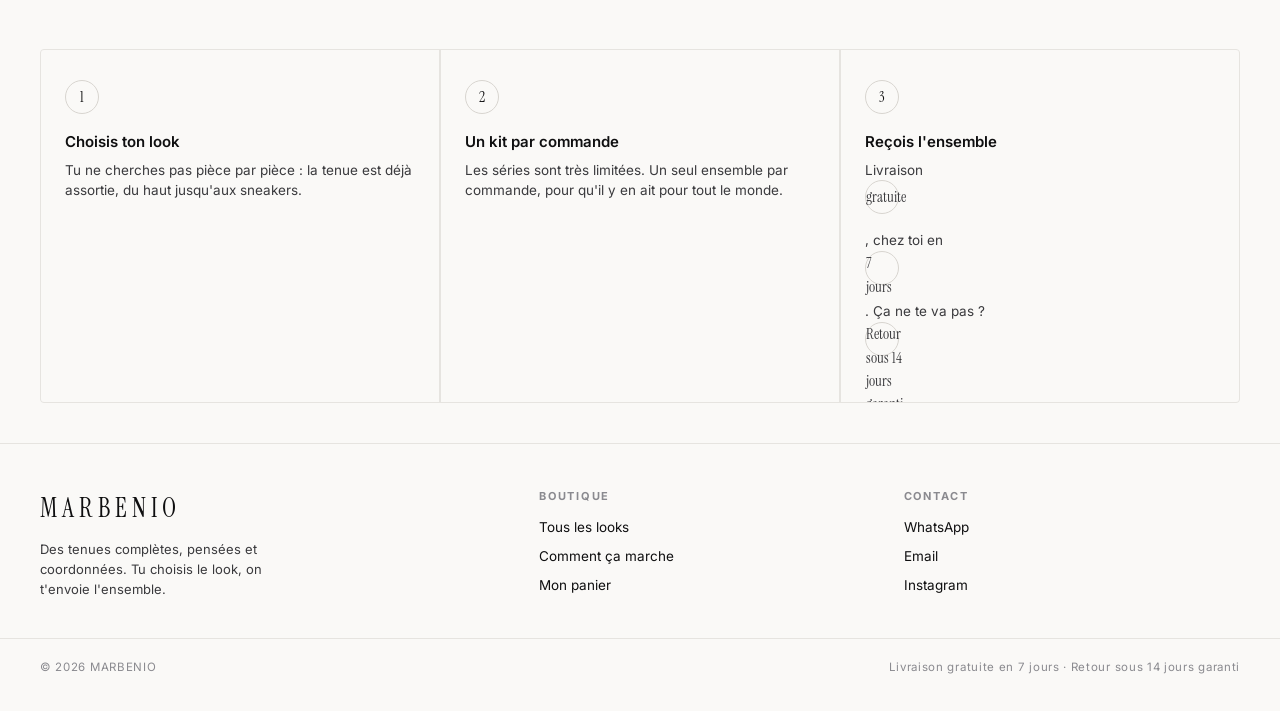
==== commit 6a0d8117: "Met en avant livraison gratuite 7j et retour garanti 14j" ====
--- a/index.html
+++ b/index.html
@@ -48,7 +48,7 @@
       <div class="step">
         <b>3</b>
         <h3>Reçois l'ensemble</h3>
-        <p>Commande par WhatsApp ou email, précise tes tailles, on confirme et on expédie. Livraison offerte en 3 à 7 jours.</p>
+        <p>Livraison <b>gratuite</b>, chez toi en <b>7 jours</b>. Ça ne te va pas ? <b>Retour sous 14 jours garanti.</b></p>
       </div>
     </div>
   </section>
--- a/styles.css
+++ b/styles.css
@@ -163,6 +163,33 @@
 .hero__stats b{display:block;font-family:var(--display);font-size:26px;font-weight:400}
 .hero__stats span{font-size:11px;letter-spacing:.12em;text-transform:uppercase;color:var(--muted)}
 
+/* ---------------- Bandeau garanties (livraison / retour) ---------------- */
+.trust{
+  display:grid;gap:1px;background:var(--line);
+  border:1px solid var(--line);border-radius:var(--r);
+  margin-top:34px;overflow:hidden;
+}
+@media (min-width:768px){ .trust{grid-template-columns:repeat(3,1fr)} }
+.trust__item{
+  display:flex;gap:13px;align-items:flex-start;
+  background:var(--surface);padding:17px 18px;
+}
+.trust__icon{
+  flex:none;display:grid;place-items:center;
+  width:34px;height:34px;border-radius:999px;
+  background:var(--ink);color:#fff;
+}
+.trust__icon svg{
+  width:17px;height:17px;fill:none;stroke:currentColor;
+  stroke-width:1.7;stroke-linecap:round;stroke-linejoin:round;
+}
+.trust__item b{
+  display:block;font-size:13.5px;font-weight:600;letter-spacing:-.01em;margin-bottom:2px;
+}
+.trust__item > div span{display:block;font-size:12px;color:var(--muted);line-height:1.45}
+/* Sur la fiche produit et le panier, un peu plus compact */
+.product__info .trust,.cartpage .trust{margin-top:22px}
+
 .hero__media{
   position:relative;border-radius:var(--r);overflow:hidden;background:#eeece8;
   aspect-ratio:4/5;
@@ -278,10 +305,6 @@
   display:-webkit-box;-webkit-line-clamp:2;-webkit-box-orient:vertical;overflow:hidden;
 }
 .card__price{font-size:13.5px;white-space:nowrap;color:var(--ink-2)}
-.card__desc{
-  font-size:12px;color:var(--muted);line-height:1.45;
-  display:-webkit-box;-webkit-line-clamp:2;-webkit-box-orient:vertical;overflow:hidden;
-}
 .card__count{font-size:11px;color:var(--muted);letter-spacing:.04em}
 
 .empty{padding:60px 0;text-align:center;color:var(--muted)}
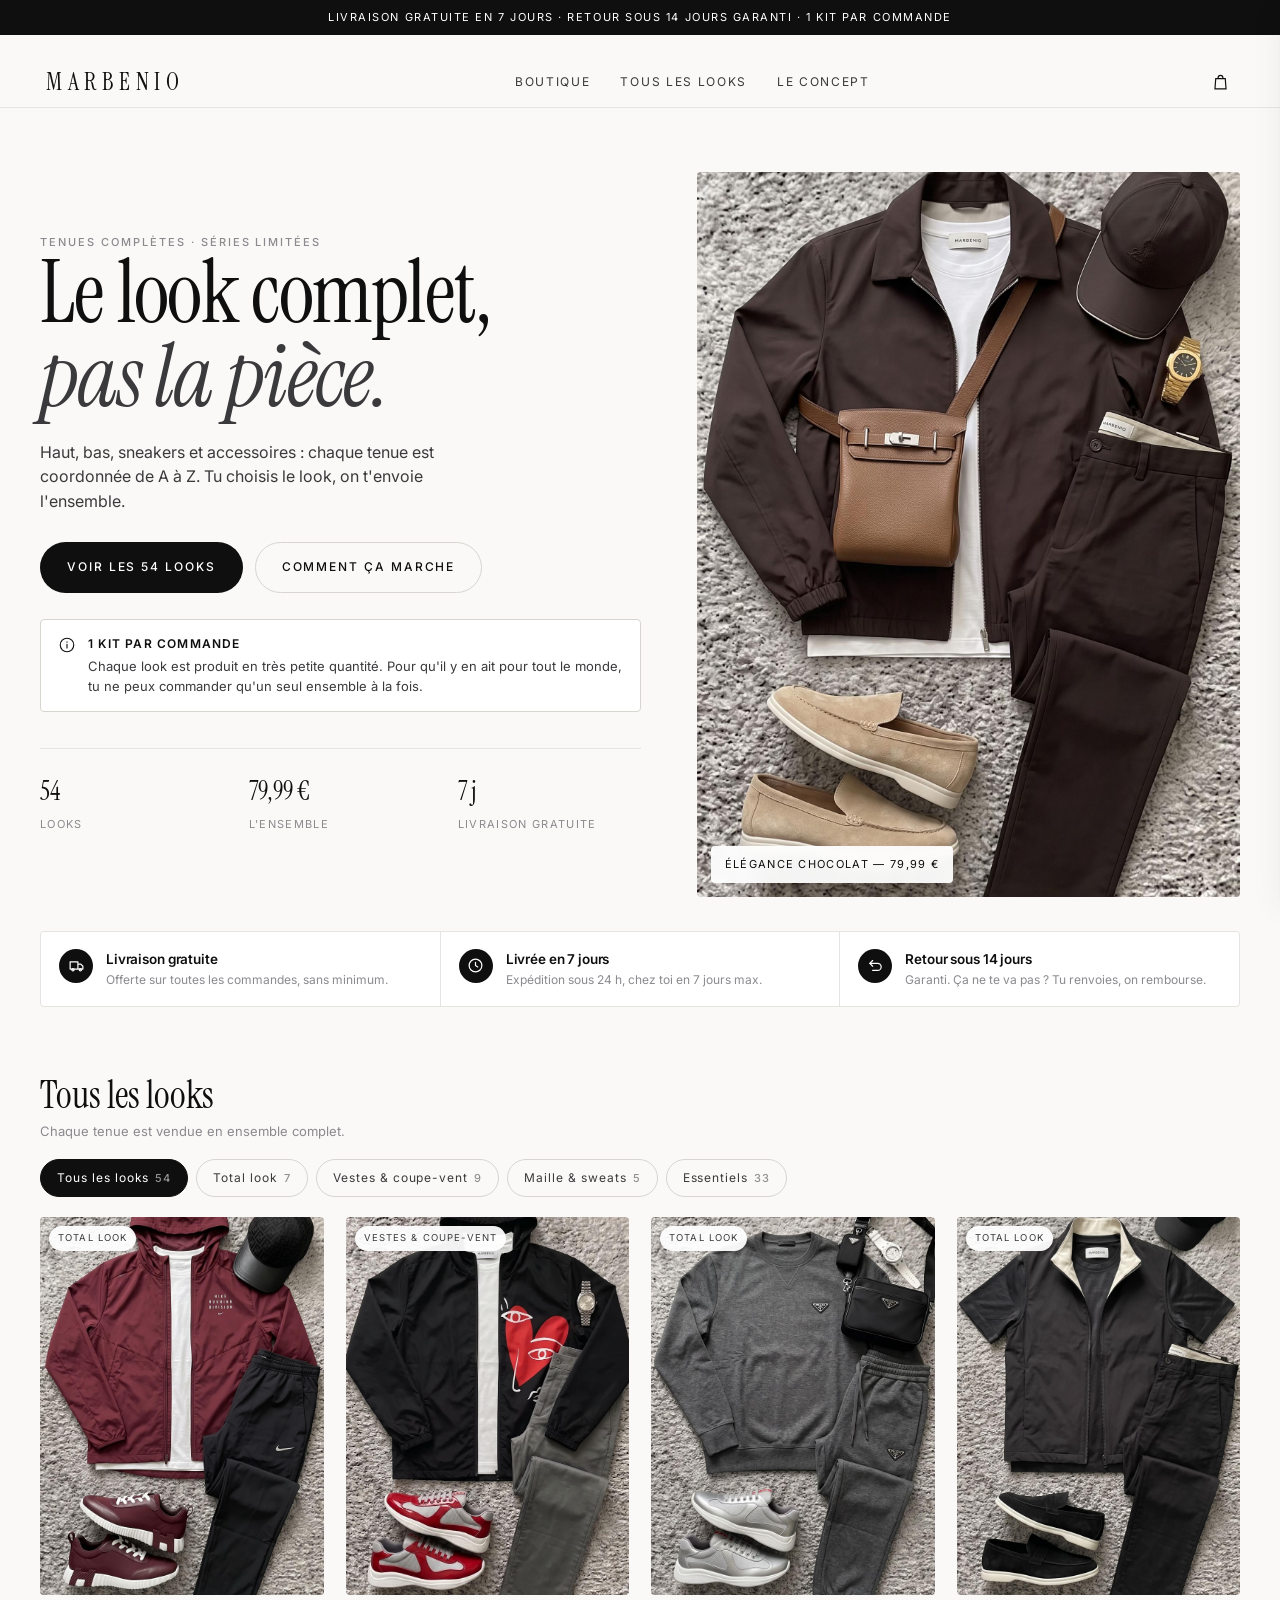
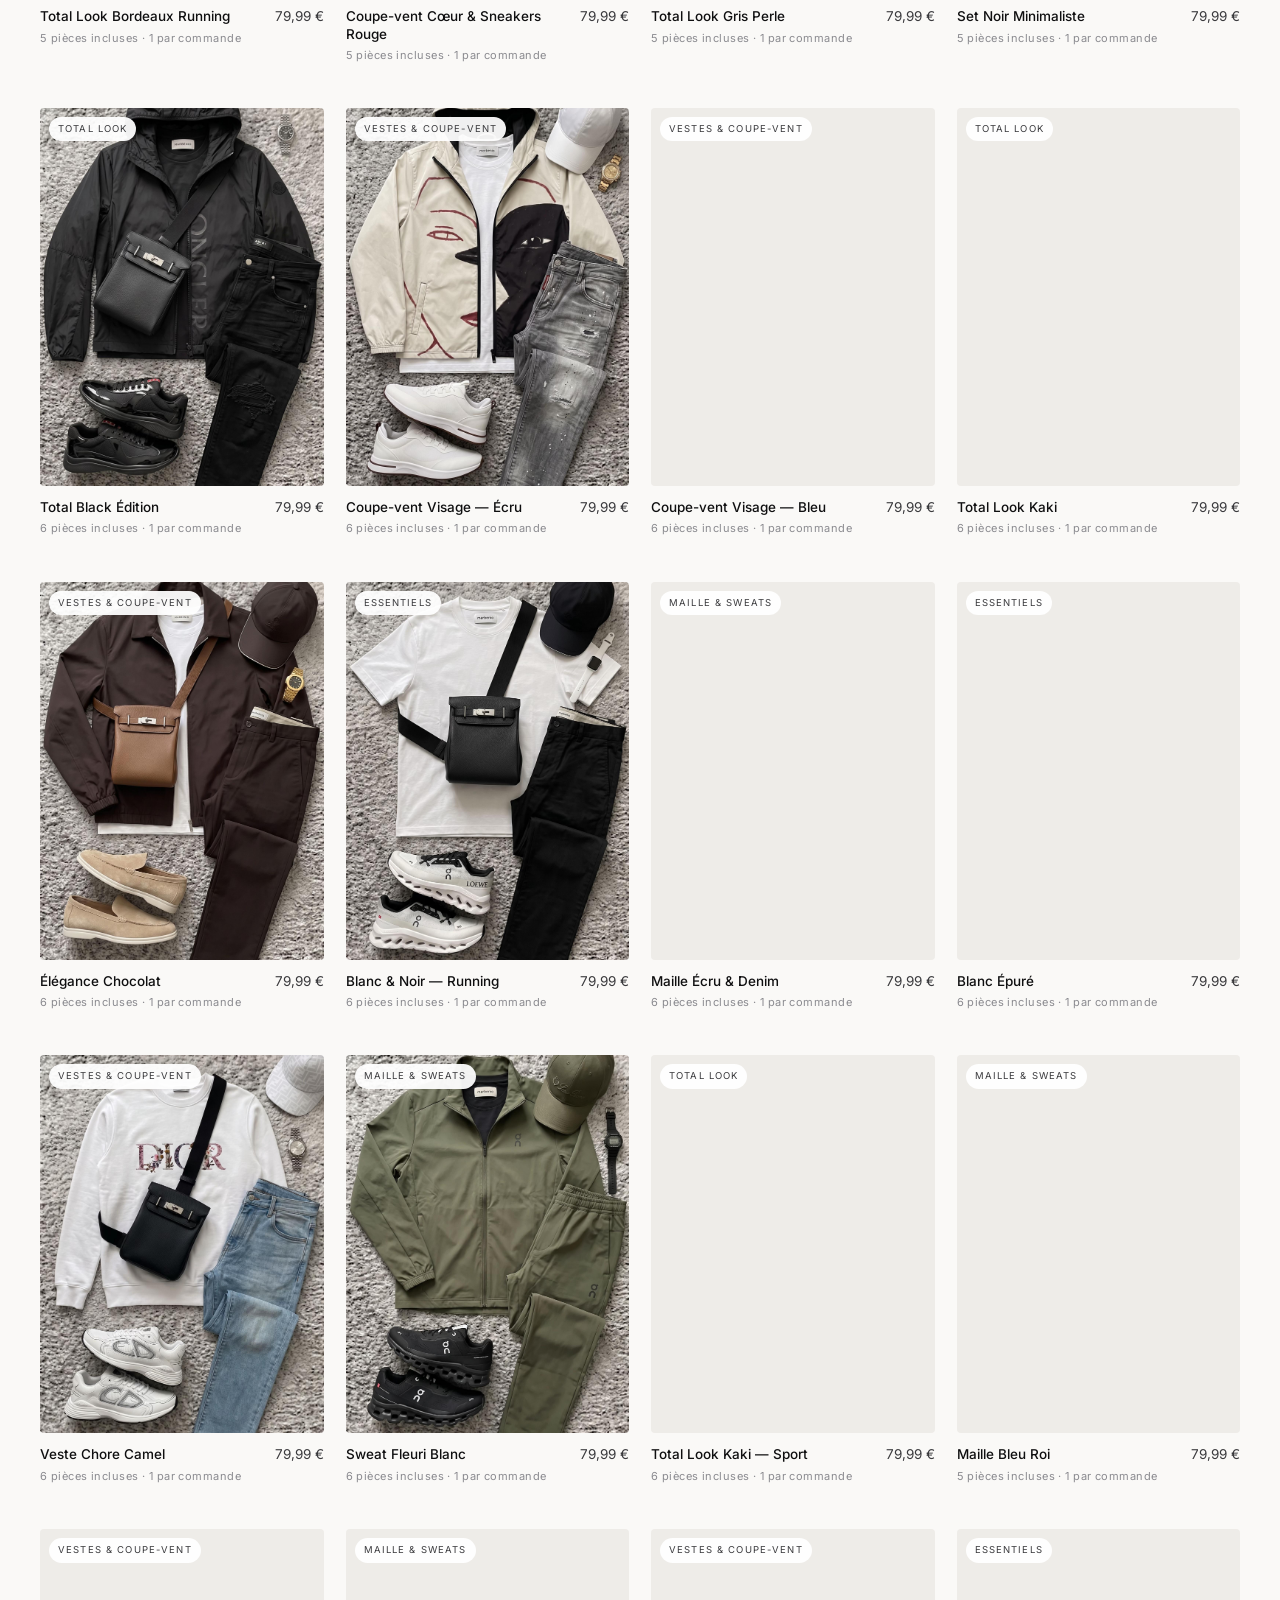
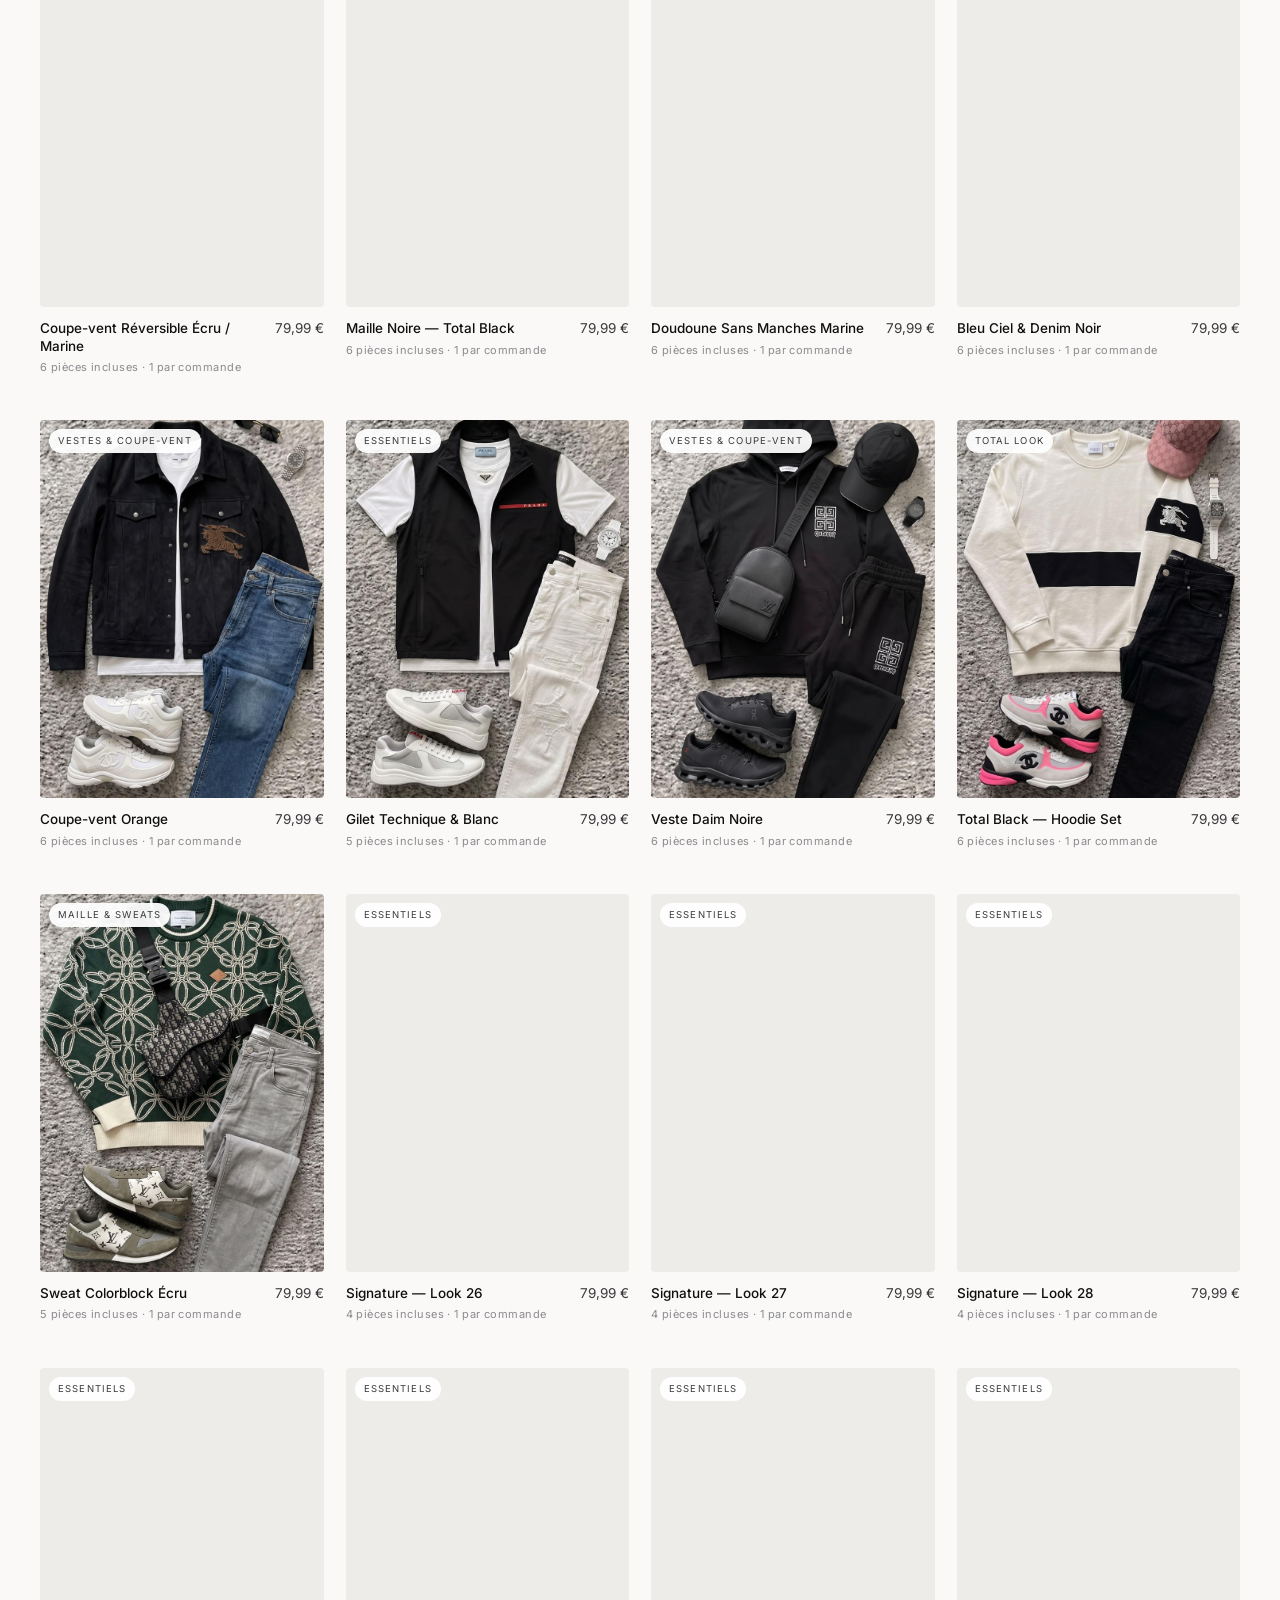
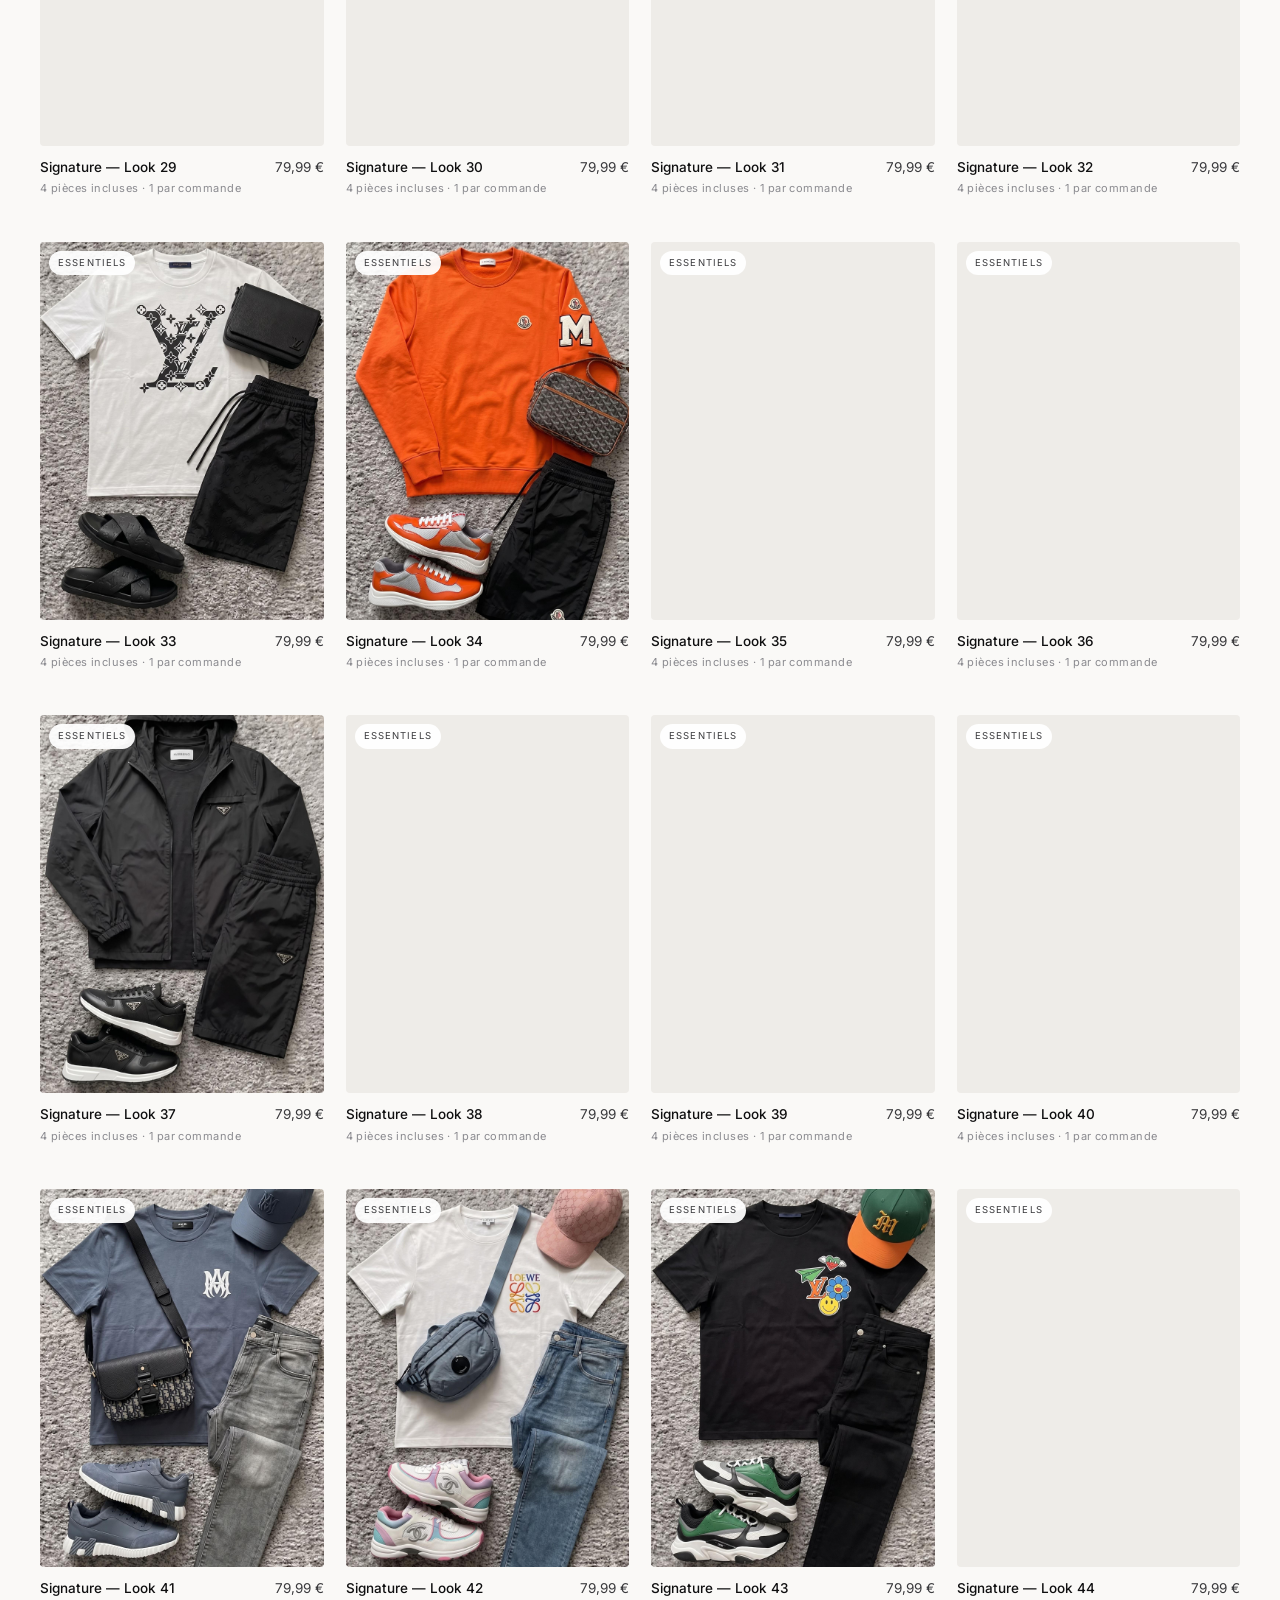
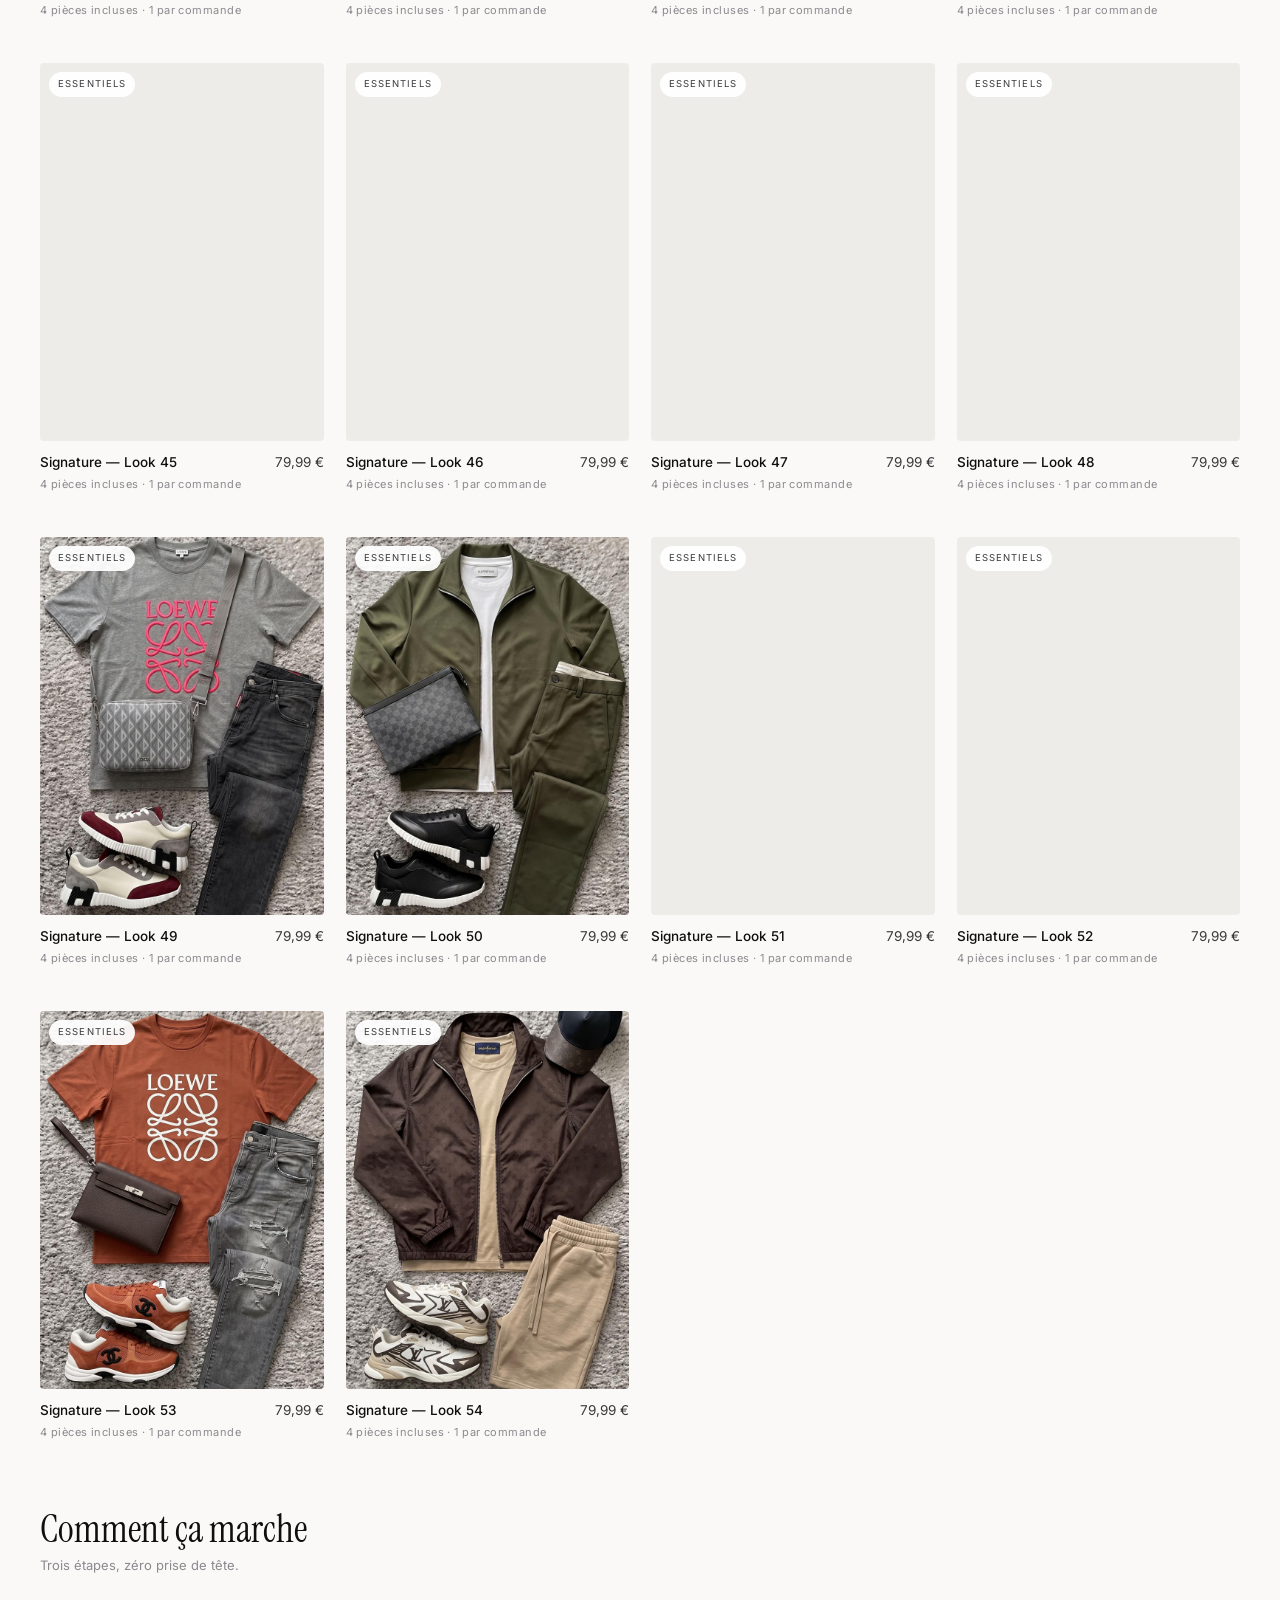
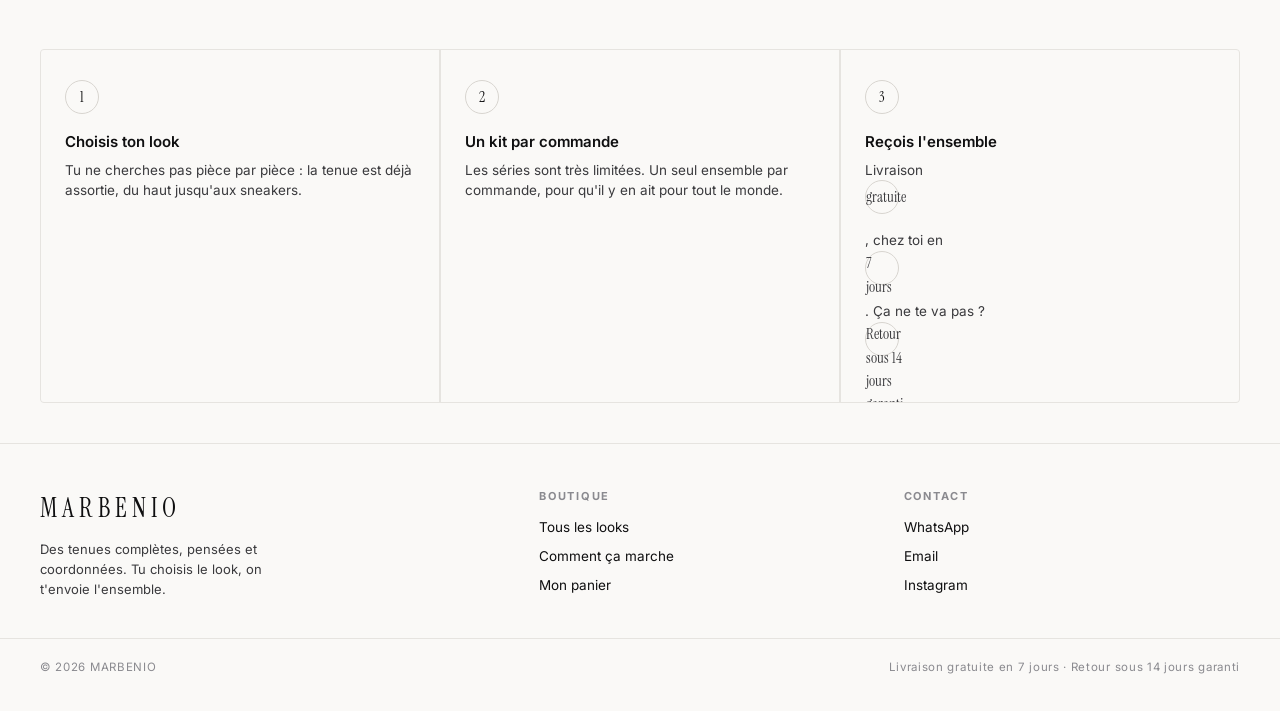
==== commit b6c80a66: "Ajoute Statcounter sur les 3 pages + CNAME marbenio.site" ====
--- a/index.html
+++ b/index.html
@@ -56,5 +56,19 @@
 
 <script src="data.js"></script>
 <script src="app.js"></script>
+
+<!-- Default Statcounter code for marbenio http://marbenio.site/index.html -->
+<script type="text/javascript">
+var sc_project=13353021;
+var sc_invisible=1;
+var sc_security="f0227135";
+</script>
+<script type="text/javascript"
+src="https://www.statcounter.com/counter/counter.js" async></script>
+<noscript><div class="statcounter"><a title="Web Analytics"
+href="https://statcounter.com/" target="_blank"><img class="statcounter"
+src="https://c.statcounter.com/13353021/0/f0227135/1/" alt="Web Analytics"
+referrerPolicy="no-referrer-when-downgrade"></a></div></noscript>
+<!-- End of Statcounter Code -->
 </body>
 </html>
